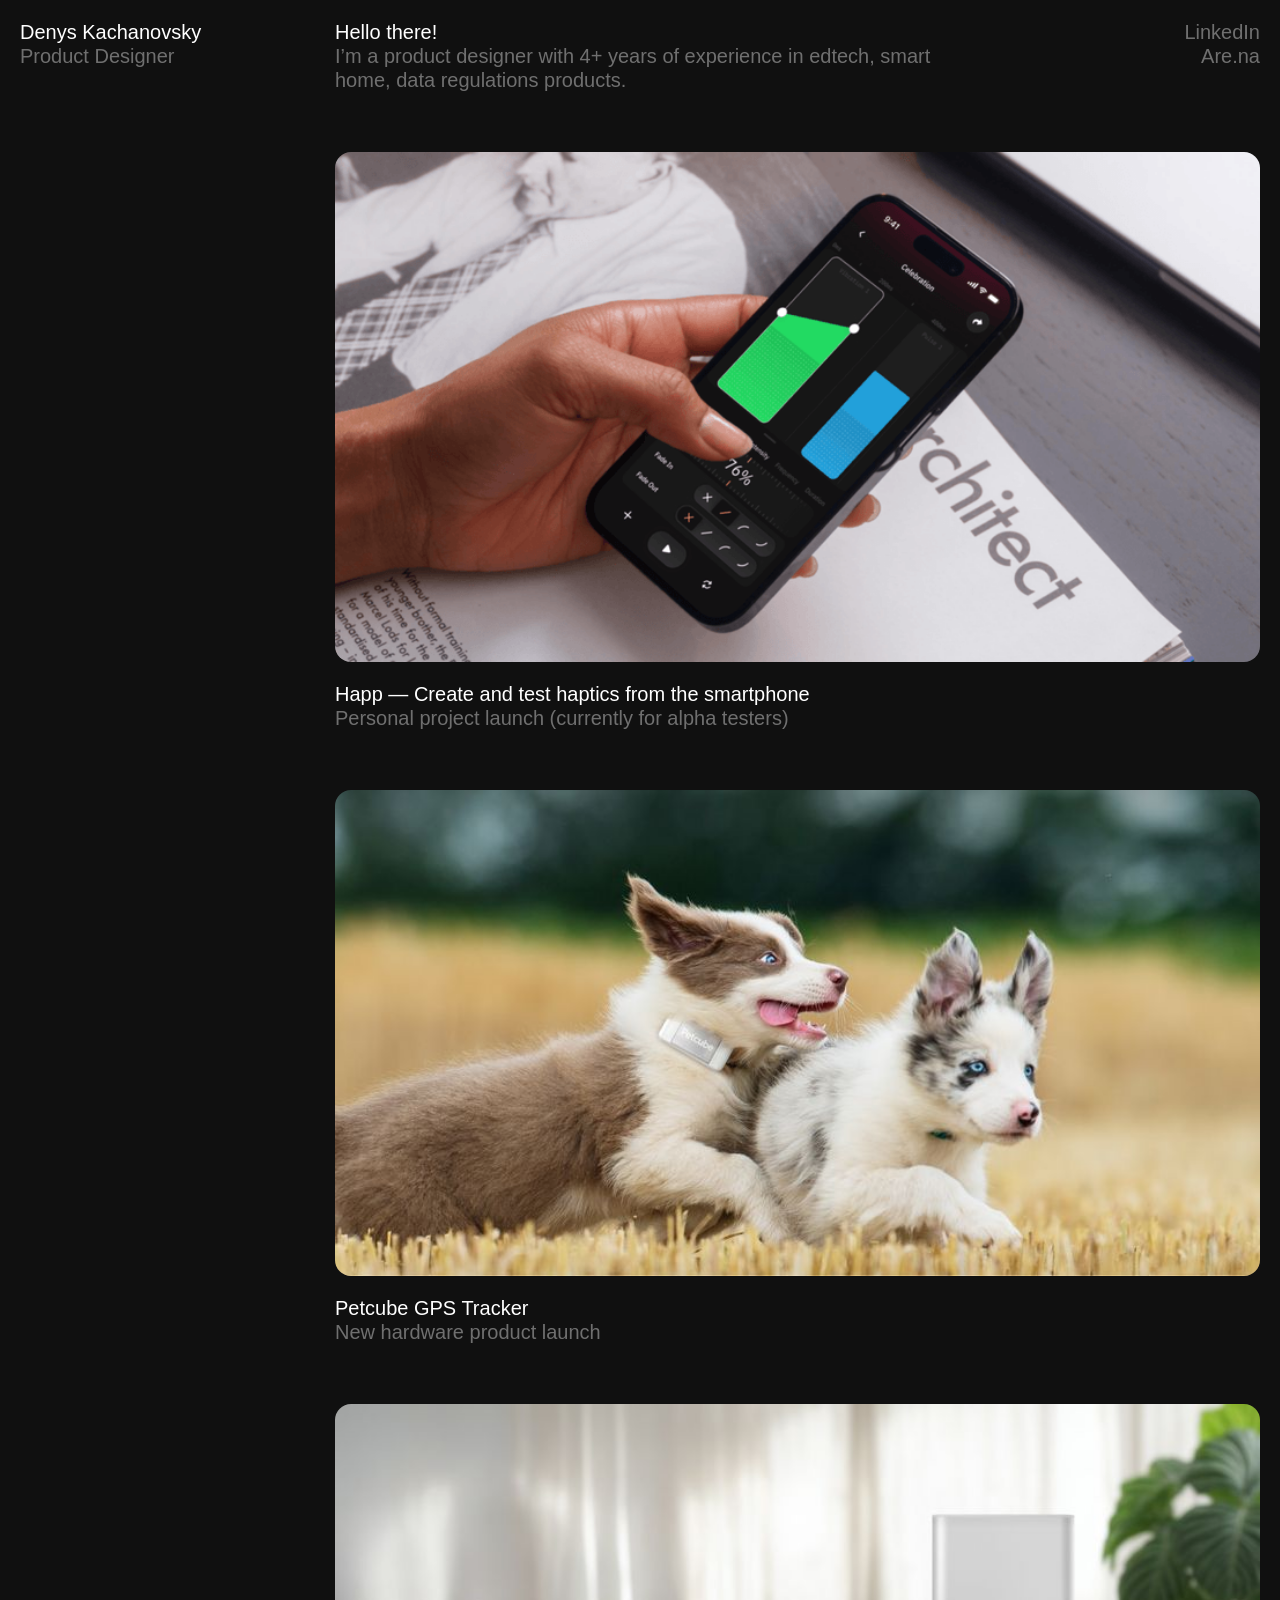
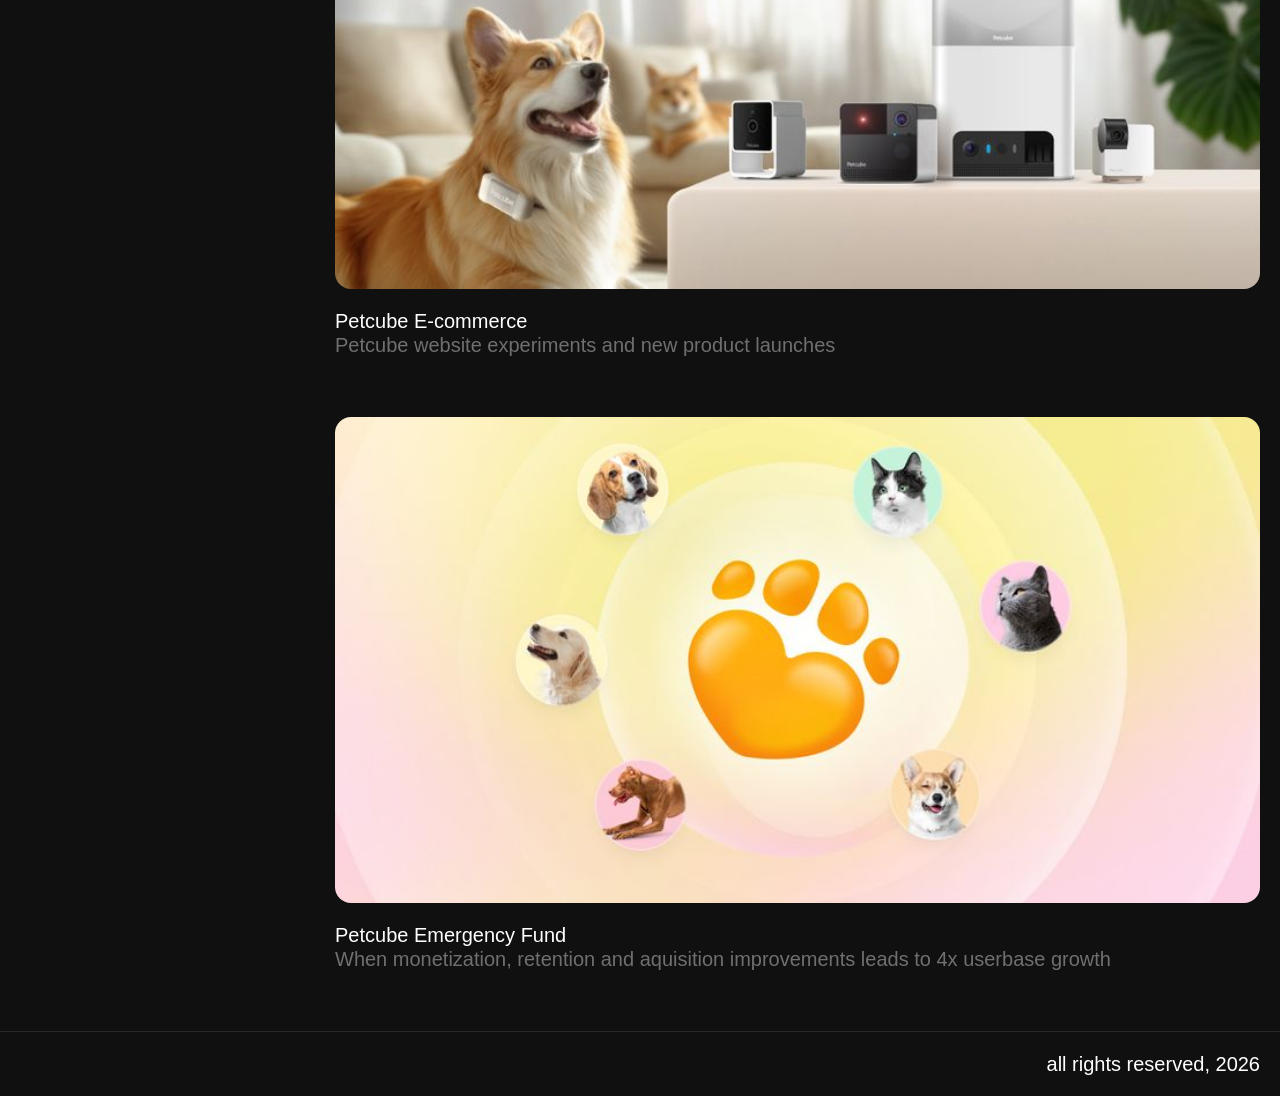
==== index.html @ de55c8cc "Add static version of the portfolio site Pixel-identical HTML/CSS rebuild of the Webflow site (home " ====
<!DOCTYPE html>
<html lang="en">
<head>
<meta charset="utf-8"/>
<title>Denys Kachanovsky — Product Designer</title>
<meta content="width=device-width, initial-scale=1" name="viewport"/>
<link href="/assets/css/style.css" rel="stylesheet" type="text/css"/>
<link href="/assets/css/custom.css" rel="stylesheet" type="text/css"/>
<script>!function(o,c){var n=c.documentElement,t=" w-mod-";n.className+=t+"js",("ontouchstart"in o||o.DocumentTouch&&c instanceof DocumentTouch)&&(n.className+=t+"touch")}(window,document);</script>
</head>
<body class="body"><section class="hero"><div class="con _2 w-container"><div class="w-row"><div class="w-col w-col-3"><div data-reveal class="fixed"><div class="h3-low">Denys Kachanovsky</div><div class="h3-low _50">Product Designer</div></div></div><div class="w-col w-col-9"><div data-reveal class="header"><div class="description"><div class="h3-low">Hello there!</div><div class="h3-low _50">I’m a product designer with 4+ years of experience in edtech, smart home, data regulations products. </div></div><div class="align-left"><a href="https://www.linkedin.com/in/denys-kachanovsky-7062111a8/" target="_blank" class="h3-low _50 link">LinkedIn</a><a href="https://www.are.na/denys-kachanovsky" target="_blank" class="h3-low _50 link">Are.na</a></div></div><a href="/happ/" class="project-item w-inline-block"><div class="project-image"><img src="/assets/img/6aea3dd0091b354e6d6f5229_Frame-1484578955.png" loading="eager" sizes="(max-width: 767px) 96vw, (max-width: 991px) 541px, 700px" srcset="/assets/img/6aea3dd0091b354e6d6f5229_Frame-1484578955-p-500.png 500w, /assets/img/6aea3dd0091b354e6d6f5229_Frame-1484578955-p-800.png 800w, /assets/img/6aea3dd0091b354e6d6f5229_Frame-1484578955-p-1080.png 1080w, /assets/img/6aea3dd0091b354e6d6f5229_Frame-1484578955-p-1600.png 1600w, /assets/img/6aea3dd0091b354e6d6f5229_Frame-1484578955-p-2000.png 2000w, /assets/img/6aea3dd0091b354e6d6f5229_Frame-1484578955-p-2600.png 2600w, /assets/img/6aea3dd0091b354e6d6f5229_Frame-1484578955-p-3200.png 3200w, /assets/img/6aea3dd0091b354e6d6f5229_Frame-1484578955.png 4180w" alt="" class="cover-img"/></div><div class="project-desc"><div class="h3-low">Happ — Create and test haptics from the smartphone</div><div class="h3-low _50">Personal project launch (currently for alpha testers)</div></div></a><a href="/gps-tracker/" class="project-item w-inline-block"><div class="project-image"><img src="/assets/img/6ab3da6a4441d7d72432dc8b_Frame-2610181.jpg" loading="eager" sizes="(max-width: 767px) 96vw, (max-width: 991px) 541px, 700px" srcset="/assets/img/6ab3da6a4441d7d72432dc8b_Frame-2610181-p-500.jpg 500w, /assets/img/6ab3da6a4441d7d72432dc8b_Frame-2610181-p-800.jpg 800w, /assets/img/6ab3da6a4441d7d72432dc8b_Frame-2610181-p-1080.jpg 1080w, /assets/img/6ab3da6a4441d7d72432dc8b_Frame-2610181-p-1600.jpg 1600w, /assets/img/6ab3da6a4441d7d72432dc8b_Frame-2610181.jpg 1827w" alt="" class="cover-img"/></div><div class="project-desc"><div class="h3-low">Petcube GPS Tracker</div><div class="h3-low _50">New hardware product launch</div></div></a><a href="/petcube-e-commerce/" class="project-item w-inline-block"><div class="project-image"><img src="/assets/img/668463e66c4793b861f85a48_Frame-26101699.jpg" loading="eager" sizes="(max-width: 767px) 96vw, (max-width: 991px) 541px, 700px" srcset="/assets/img/668463e66c4793b861f85a48_Frame-26101699-p-500.jpg 500w, /assets/img/668463e66c4793b861f85a48_Frame-26101699-p-800.jpg 800w, /assets/img/668463e66c4793b861f85a48_Frame-26101699-p-1080.jpg 1080w, /assets/img/668463e66c4793b861f85a48_Frame-26101699.jpg 1218w" alt="" class="cover-img"/></div><div class="project-desc"><div class="h3-low">Petcube E-commerce</div><div class="h3-low _50">Petcube website experiments and new product launches</div></div></a><a href="/emergency-fund/" class="project-item w-inline-block"><div class="project-image"><img src="/assets/img/6684633c2dfd6ce0ebe42579_Frame-2610161.jpg" loading="eager" sizes="(max-width: 767px) 96vw, (max-width: 991px) 541px, 700px" srcset="/assets/img/6684633c2dfd6ce0ebe42579_Frame-2610161-p-500.jpg 500w, /assets/img/6684633c2dfd6ce0ebe42579_Frame-2610161-p-800.jpg 800w, /assets/img/6684633c2dfd6ce0ebe42579_Frame-2610161-p-1080.jpg 1080w, /assets/img/6684633c2dfd6ce0ebe42579_Frame-2610161.jpg 1218w" alt="" class="cover-img"/></div><div class="project-desc"><div class="h3-low">Petcube Emergency Fund</div><div class="h3-low _50">When monetization, retention and aquisition improvements leads to 4x userbase growth</div></div></a></div></div></div></section><footer class="footer"><div class="copy"><div class="h3-low">all rights reserved, 2026</div></div></footer><script src="/assets/js/main.js" defer></script></body>
</html>
---- assets/css/style.css ----
/* Webflow export of d-kachanovsky.webflow.io, kept as-is.
   Only change: font URLs now point to ../fonts/ (local copies). */
html {
  -webkit-text-size-adjust: 100%;
  -ms-text-size-adjust: 100%;
  font-family: sans-serif;
}

body {
  margin: 0;
}

article, aside, details, figcaption, figure, footer, header, hgroup, main, menu, nav, section, summary {
  display: block;
}

audio, canvas, progress, video {
  vertical-align: baseline;
  display: inline-block;
}

audio:not([controls]) {
  height: 0;
  display: none;
}

[hidden], template {
  display: none;
}

a {
  background-color: #0000;
}

a:active, a:hover {
  outline: 0;
}

abbr[title] {
  border-bottom: 1px dotted;
}

b, strong {
  font-weight: bold;
}

dfn {
  font-style: italic;
}

h1 {
  margin: .67em 0;
  font-size: 2em;
}

mark {
  color: #000;
  background: #ff0;
}

small {
  font-size: 80%;
}

sub, sup {
  vertical-align: baseline;
  font-size: 75%;
  line-height: 0;
  position: relative;
}

sup {
  top: -.5em;
}

sub {
  bottom: -.25em;
}

img {
  border: 0;
}

svg:not(:root) {
  overflow: hidden;
}

hr {
  box-sizing: content-box;
  height: 0;
}

pre {
  overflow: auto;
}

code, kbd, pre, samp {
  font-family: monospace;
  font-size: 1em;
}

button, input, optgroup, select, textarea {
  color: inherit;
  font: inherit;
  margin: 0;
}

button {
  overflow: visible;
}

button, select {
  text-transform: none;
}

button, html input[type="button"], input[type="reset"] {
  -webkit-appearance: button;
  cursor: pointer;
}

button[disabled], html input[disabled] {
  cursor: default;
}

button::-moz-focus-inner, input::-moz-focus-inner {
  border: 0;
  padding: 0;
}

input {
  line-height: normal;
}

input[type="checkbox"], input[type="radio"] {
  box-sizing: border-box;
  padding: 0;
}

input[type="number"]::-webkit-inner-spin-button, input[type="number"]::-webkit-outer-spin-button {
  height: auto;
}

input[type="search"] {
  -webkit-appearance: none;
}

input[type="search"]::-webkit-search-cancel-button, input[type="search"]::-webkit-search-decoration {
  -webkit-appearance: none;
}

legend {
  border: 0;
  padding: 0;
}

textarea {
  overflow: auto;
}

optgroup {
  font-weight: bold;
}

table {
  border-collapse: collapse;
  border-spacing: 0;
}

td, th {
  padding: 0;
}

@font-face {
  font-family: webflow-icons;
  src: url("[data-uri]") format("truetype");
  font-weight: normal;
  font-style: normal;
}

[class^="w-icon-"], [class*=" w-icon-"] {
  speak: none;
  font-variant: normal;
  text-transform: none;
  -webkit-font-smoothing: antialiased;
  -moz-osx-font-smoothing: grayscale;
  font-style: normal;
  font-weight: normal;
  line-height: 1;
  font-family: webflow-icons !important;
}

.w-icon-slider-right:before {
  content: "";
}

.w-icon-slider-left:before {
  content: "";
}

.w-icon-nav-menu:before {
  content: "";
}

.w-icon-arrow-down:before, .w-icon-dropdown-toggle:before {
  content: "";
}

.w-icon-file-upload-remove:before {
  content: "";
}

.w-icon-file-upload-icon:before {
  content: "";
}

* {
  box-sizing: border-box;
}

html {
  height: 100%;
}

body {
  color: #333;
  background-color: #fff;
  min-height: 100%;
  margin: 0;
  font-family: Arial, sans-serif;
  font-size: 14px;
  line-height: 20px;
}

img {
  vertical-align: middle;
  max-width: 100%;
  display: inline-block;
}

html.w-mod-touch * {
  background-attachment: scroll !important;
}

.w-block {
  display: block;
}

.w-inline-block {
  max-width: 100%;
  display: inline-block;
}

.w-clearfix:before, .w-clearfix:after {
  content: " ";
  grid-area: 1 / 1 / 2 / 2;
  display: table;
}

.w-clearfix:after {
  clear: both;
}

.w-hidden {
  display: none;
}

.w-button {
  color: #fff;
  line-height: inherit;
  cursor: pointer;
  background-color: #3898ec;
  border: 0;
  border-radius: 0;
  padding: 9px 15px;
  text-decoration: none;
  display: inline-block;
}

input.w-button {
  -webkit-appearance: button;
}

:where(button.w-popover-trigger), :where(button.w-modal-trigger) {
  color: inherit;
  cursor: pointer;
  font: inherit;
  line-height: inherit;
  text-align: inherit;
  -webkit-text-decoration: inherit;
  text-decoration: inherit;
  background-color: #0000;
  border: 0;
  margin: 0;
  padding: 0;
}

:where(.w-popover) {
  position-anchor: auto;
  position-area: top;
}

:where(.w-popover[data-w-popover-backdrop-animated], .w-modal[data-w-popover-backdrop-animated])::backdrop {
  animation: var(--w-backdrop-animation, none);
}

:where(.w-popover, .w-modal) {
  --w-backdrop-animation: initial;
}

.w-popover-mask {
  opacity: 0 !important;
  clip-path: none !important;
  pointer-events: auto !important;
  border: 0 !important;
  width: auto !important;
  max-width: none !important;
  height: auto !important;
  max-height: none !important;
  margin: 0 !important;
  padding: 0 !important;
  position: fixed !important;
  inset: 0 !important;
  transform: none !important;
}

.w-popover-mask[popover] {
  translate: none !important;
  rotate: none !important;
  scale: none !important;
}

.w-popover-mask::backdrop {
  display: none !important;
}

.w-popover-mask:not(:popover-open) {
  display: none !important;
}

@supports not selector(:popover-open) {
  .w-popover-mask {
    display: none !important;
  }
}

.w-popover[popover]:not(:popover-open) {
  display: none;
}

.w-modal:not([open]):not([popover]) {
  display: none;
}

.w-modal[popover]:not(:popover-open) {
  display: none;
}

:where(.w-modal[data-w-modal-lock-scroll]) {
  overscroll-behavior: contain;
}

html[data-w-dynpage] [data-w-cloak] {
  color: #0000 !important;
}

.w-code-block {
  margin: unset;
}

pre.w-code-block code {
  all: inherit;
}

pre.w-code-block code > span {
  display: block !important;
}

.w-optimization {
  display: contents;
}

.w-webflow-badge, .w-webflow-badge > img {
  box-sizing: unset;
  width: unset;
  height: unset;
  max-height: unset;
  max-width: unset;
  min-height: unset;
  min-width: unset;
  margin: unset;
  padding: unset;
  float: unset;
  clear: unset;
  border: unset;
  border-radius: unset;
  background: unset;
  background-image: unset;
  background-position: unset;
  background-size: unset;
  background-repeat: unset;
  background-origin: unset;
  background-clip: unset;
  background-attachment: unset;
  background-color: unset;
  box-shadow: unset;
  transform: unset;
  direction: unset;
  font-family: unset;
  font-weight: unset;
  color: unset;
  font-size: unset;
  line-height: unset;
  font-style: unset;
  font-variant: unset;
  text-align: unset;
  letter-spacing: unset;
  -webkit-text-decoration: unset;
  text-decoration: unset;
  text-indent: unset;
  text-transform: unset;
  list-style-type: unset;
  text-shadow: unset;
  vertical-align: unset;
  cursor: unset;
  white-space: unset;
  word-break: unset;
  word-spacing: unset;
  word-wrap: unset;
  transition: unset;
}

.w-webflow-badge {
  white-space: nowrap;
  cursor: pointer;
  box-shadow: 0 0 0 1px #0000001a, 0 1px 3px #0000001a;
  visibility: visible !important;
  opacity: 1 !important;
  z-index: 2147483647 !important;
  color: #aaadb0 !important;
  width: auto !important;
  height: auto !important;
  overflow: unset !important;
  background-color: #fff !important;
  border-radius: 3px !important;
  margin: 0 !important;
  padding: 6px !important;
  font-size: 12px !important;
  line-height: 14px !important;
  text-decoration: none !important;
  display: inline-block !important;
  position: fixed !important;
  inset: auto 12px 12px auto !important;
  transform: none !important;
}

.w-webflow-badge > img {
  position: unset;
  visibility: unset !important;
  opacity: 1 !important;
  vertical-align: middle !important;
  display: inline-block !important;
}

h1, h2, h3, h4, h5, h6 {
  margin-bottom: 10px;
  font-weight: bold;
}

h1 {
  margin-top: 20px;
  font-size: 38px;
  line-height: 44px;
}

h2 {
  margin-top: 20px;
  font-size: 32px;
  line-height: 36px;
}

h3 {
  margin-top: 20px;
  font-size: 24px;
  line-height: 30px;
}

h4 {
  margin-top: 10px;
  font-size: 18px;
  line-height: 24px;
}

h5 {
  margin-top: 10px;
  font-size: 14px;
  line-height: 20px;
}

h6 {
  margin-top: 10px;
  font-size: 12px;
  line-height: 18px;
}

p {
  margin-top: 0;
  margin-bottom: 10px;
}

blockquote {
  border-left: 5px solid #e2e2e2;
  margin: 0 0 10px;
  padding: 10px 20px;
  font-size: 18px;
  line-height: 22px;
}

figure {
  margin: 0 0 10px;
}

figcaption {
  text-align: center;
  margin-top: 5px;
}

ul, ol {
  margin-top: 0;
  margin-bottom: 10px;
  padding-left: 40px;
}

.w-list-unstyled {
  padding-left: 0;
  list-style: none;
}

.w-embed:before, .w-embed:after {
  content: " ";
  grid-area: 1 / 1 / 2 / 2;
  display: table;
}

.w-embed:after {
  clear: both;
}

.w-video {
  width: 100%;
  padding: 0;
  position: relative;
}

.w-video iframe, .w-video object, .w-video embed {
  border: none;
  width: 100%;
  height: 100%;
  position: absolute;
  top: 0;
  left: 0;
}

fieldset {
  border: 0;
  margin: 0;
  padding: 0;
}

button, [type="button"], [type="reset"] {
  cursor: pointer;
  -webkit-appearance: button;
  border: 0;
}

.w-form {
  margin: 0 0 15px;
}

.w-form-done {
  text-align: center;
  background-color: #ddd;
  padding: 20px;
  display: none;
}

.w-form-fail {
  background-color: #ffdede;
  margin-top: 10px;
  padding: 10px;
  display: none;
}

label {
  margin-bottom: 5px;
  font-weight: bold;
  display: block;
}

.w-input, .w-select {
  color: #333;
  vertical-align: middle;
  background-color: #fff;
  border: 1px solid #ccc;
  width: 100%;
  height: 38px;
  margin-bottom: 10px;
  padding: 8px 12px;
  font-size: 14px;
  line-height: 1.42857;
  display: block;
}

.w-input::placeholder, .w-select::placeholder {
  color: #999;
}

.w-input:focus, .w-select:focus {
  border-color: #3898ec;
  outline: 0;
}

.w-input[disabled], .w-select[disabled], .w-input[readonly], .w-select[readonly], fieldset[disabled] .w-input, fieldset[disabled] .w-select {
  cursor: not-allowed;
}

.w-input[disabled]:not(.w-input-disabled), .w-select[disabled]:not(.w-input-disabled), .w-input[readonly], .w-select[readonly], fieldset[disabled]:not(.w-input-disabled) .w-input, fieldset[disabled]:not(.w-input-disabled) .w-select {
  background-color: #eee;
}

textarea.w-input, textarea.w-select {
  height: auto;
}

.w-select {
  background-color: #f3f3f3;
}

.w-select[multiple] {
  height: auto;
}

.w-form-label {
  cursor: pointer;
  margin-bottom: 0;
  font-weight: normal;
  display: inline-block;
}

.w-radio {
  margin-bottom: 5px;
  padding-left: 20px;
  display: block;
}

.w-radio:before, .w-radio:after {
  content: " ";
  grid-area: 1 / 1 / 2 / 2;
  display: table;
}

.w-radio:after {
  clear: both;
}

.w-radio-input {
  float: left;
  margin: 3px 0 0 -20px;
  line-height: normal;
}

.w-file-upload {
  margin-bottom: 10px;
  display: block;
}

.w-file-upload-input {
  opacity: 0;
  z-index: -100;
  width: .1px;
  height: .1px;
  position: absolute;
  overflow: hidden;
}

.w-file-upload-default, .w-file-upload-uploading, .w-file-upload-success {
  color: #333;
  display: inline-block;
}

.w-file-upload-error {
  margin-top: 10px;
  display: block;
}

.w-file-upload-default.w-hidden, .w-file-upload-uploading.w-hidden, .w-file-upload-error.w-hidden, .w-file-upload-success.w-hidden {
  display: none;
}

.w-file-upload-uploading-btn {
  cursor: pointer;
  background-color: #fafafa;
  border: 1px solid #ccc;
  margin: 0;
  padding: 8px 12px;
  font-size: 14px;
  font-weight: normal;
  display: flex;
}

.w-file-upload-file {
  background-color: #fafafa;
  border: 1px solid #ccc;
  flex-grow: 1;
  justify-content: space-between;
  margin: 0;
  padding: 8px 9px 8px 11px;
  display: flex;
}

.w-file-upload-file-name {
  font-size: 14px;
  font-weight: normal;
  display: block;
}

.w-file-remove-link {
  cursor: pointer;
  width: auto;
  height: auto;
  margin-top: 3px;
  margin-left: 10px;
  padding: 3px;
  display: block;
}

.w-icon-file-upload-remove {
  margin: auto;
  font-size: 10px;
}

.w-file-upload-error-msg {
  color: #ea384c;
  padding: 2px 0;
  display: inline-block;
}

.w-file-upload-info {
  padding: 0 12px;
  line-height: 38px;
  display: inline-block;
}

.w-file-upload-label {
  cursor: pointer;
  background-color: #fafafa;
  border: 1px solid #ccc;
  margin: 0;
  padding: 8px 12px;
  font-size: 14px;
  font-weight: normal;
  display: inline-block;
}

.w-icon-file-upload-icon, .w-icon-file-upload-uploading {
  width: 20px;
  margin-right: 8px;
  display: inline-block;
}

.w-icon-file-upload-uploading {
  height: 20px;
}

.w-container {
  max-width: 940px;
  margin-left: auto;
  margin-right: auto;
}

.w-container:before, .w-container:after {
  content: " ";
  grid-area: 1 / 1 / 2 / 2;
  display: table;
}

.w-container:after {
  clear: both;
}

.w-container .w-row {
  margin-left: -10px;
  margin-right: -10px;
}

.w-row:before, .w-row:after {
  content: " ";
  grid-area: 1 / 1 / 2 / 2;
  display: table;
}

.w-row:after {
  clear: both;
}

.w-row .w-row {
  margin-left: 0;
  margin-right: 0;
}

.w-col {
  float: left;
  width: 100%;
  min-height: 1px;
  padding-left: 10px;
  padding-right: 10px;
  position: relative;
}

.w-col .w-col {
  padding-left: 0;
  padding-right: 0;
}

.w-col-1 {
  width: 8.33333%;
}

.w-col-2 {
  width: 16.6667%;
}

.w-col-3 {
  width: 25%;
}

.w-col-4 {
  width: 33.3333%;
}

.w-col-5 {
  width: 41.6667%;
}

.w-col-6 {
  width: 50%;
}

.w-col-7 {
  width: 58.3333%;
}

.w-col-8 {
  width: 66.6667%;
}

.w-col-9 {
  width: 75%;
}

.w-col-10 {
  width: 83.3333%;
}

.w-col-11 {
  width: 91.6667%;
}

.w-col-12 {
  width: 100%;
}

.w-hidden-main {
  display: none !important;
}

@media screen and (max-width: 991px) {
  .w-container {
    max-width: 728px;
  }

  .w-hidden-main {
    display: inherit !important;
  }

  .w-hidden-medium {
    display: none !important;
  }

  .w-col-medium-1 {
    width: 8.33333%;
  }

  .w-col-medium-2 {
    width: 16.6667%;
  }

  .w-col-medium-3 {
    width: 25%;
  }

  .w-col-medium-4 {
    width: 33.3333%;
  }

  .w-col-medium-5 {
    width: 41.6667%;
  }

  .w-col-medium-6 {
    width: 50%;
  }

  .w-col-medium-7 {
    width: 58.3333%;
  }

  .w-col-medium-8 {
    width: 66.6667%;
  }

  .w-col-medium-9 {
    width: 75%;
  }

  .w-col-medium-10 {
    width: 83.3333%;
  }

  .w-col-medium-11 {
    width: 91.6667%;
  }

  .w-col-medium-12 {
    width: 100%;
  }

  .w-col-stack {
    width: 100%;
    left: auto;
    right: auto;
  }
}

@media screen and (max-width: 767px) {
  .w-hidden-main, .w-hidden-medium {
    display: inherit !important;
  }

  .w-hidden-small {
    display: none !important;
  }

  .w-row, .w-container .w-row {
    margin-left: 0;
    margin-right: 0;
  }

  .w-col {
    width: 100%;
    left: auto;
    right: auto;
  }

  .w-col-small-1 {
    width: 8.33333%;
  }

  .w-col-small-2 {
    width: 16.6667%;
  }

  .w-col-small-3 {
    width: 25%;
  }

  .w-col-small-4 {
    width: 33.3333%;
  }

  .w-col-small-5 {
    width: 41.6667%;
  }

  .w-col-small-6 {
    width: 50%;
  }

  .w-col-small-7 {
    width: 58.3333%;
  }

  .w-col-small-8 {
    width: 66.6667%;
  }

  .w-col-small-9 {
    width: 75%;
  }

  .w-col-small-10 {
    width: 83.3333%;
  }

  .w-col-small-11 {
    width: 91.6667%;
  }

  .w-col-small-12 {
    width: 100%;
  }
}

@media screen and (max-width: 479px) {
  .w-container {
    max-width: none;
  }

  .w-hidden-main, .w-hidden-medium, .w-hidden-small {
    display: inherit !important;
  }

  .w-hidden-tiny {
    display: none !important;
  }

  .w-col {
    width: 100%;
  }

  .w-col-tiny-1 {
    width: 8.33333%;
  }

  .w-col-tiny-2 {
    width: 16.6667%;
  }

  .w-col-tiny-3 {
    width: 25%;
  }

  .w-col-tiny-4 {
    width: 33.3333%;
  }

  .w-col-tiny-5 {
    width: 41.6667%;
  }

  .w-col-tiny-6 {
    width: 50%;
  }

  .w-col-tiny-7 {
    width: 58.3333%;
  }

  .w-col-tiny-8 {
    width: 66.6667%;
  }

  .w-col-tiny-9 {
    width: 75%;
  }

  .w-col-tiny-10 {
    width: 83.3333%;
  }

  .w-col-tiny-11 {
    width: 91.6667%;
  }

  .w-col-tiny-12 {
    width: 100%;
  }
}

.w-widget {
  position: relative;
}

.w-widget-map {
  width: 100%;
  height: 400px;
}

.w-widget-map label {
  width: auto;
  display: inline;
}

.w-widget-map img {
  max-width: inherit;
}

.w-widget-map .gm-style-iw {
  text-align: center;
}

.w-widget-map .gm-style-iw > button {
  display: none !important;
}

.w-widget-twitter {
  overflow: hidden;
}

.w-widget-twitter-count-shim {
  vertical-align: top;
  text-align: center;
  background: #fff;
  border: 1px solid #758696;
  border-radius: 3px;
  width: 28px;
  height: 20px;
  display: inline-block;
  position: relative;
}

.w-widget-twitter-count-shim * {
  pointer-events: none;
  -webkit-user-select: none;
  user-select: none;
}

.w-widget-twitter-count-shim .w-widget-twitter-count-inner {
  text-align: center;
  color: #999;
  font-family: serif;
  font-size: 15px;
  line-height: 12px;
  position: relative;
}

.w-widget-twitter-count-shim .w-widget-twitter-count-clear {
  display: block;
  position: relative;
}

.w-widget-twitter-count-shim.w--large {
  width: 36px;
  height: 28px;
}

.w-widget-twitter-count-shim.w--large .w-widget-twitter-count-inner {
  font-size: 18px;
  line-height: 18px;
}

.w-widget-twitter-count-shim:not(.w--vertical) {
  margin-left: 5px;
  margin-right: 8px;
}

.w-widget-twitter-count-shim:not(.w--vertical).w--large {
  margin-left: 6px;
}

.w-widget-twitter-count-shim:not(.w--vertical):before, .w-widget-twitter-count-shim:not(.w--vertical):after {
  content: " ";
  pointer-events: none;
  border: solid #0000;
  width: 0;
  height: 0;
  position: absolute;
  top: 50%;
  left: 0;
}

.w-widget-twitter-count-shim:not(.w--vertical):before {
  border-width: 4px;
  border-color: #75869600 #5d6c7b #75869600 #75869600;
  margin-top: -4px;
  margin-left: -9px;
}

.w-widget-twitter-count-shim:not(.w--vertical).w--large:before {
  border-width: 5px;
  margin-top: -5px;
  margin-left: -10px;
}

.w-widget-twitter-count-shim:not(.w--vertical):after {
  border-width: 4px;
  border-color: #fff0 #fff #fff0 #fff0;
  margin-top: -4px;
  margin-left: -8px;
}

.w-widget-twitter-count-shim:not(.w--vertical).w--large:after {
  border-width: 5px;
  margin-top: -5px;
  margin-left: -9px;
}

.w-widget-twitter-count-shim.w--vertical {
  width: 61px;
  height: 33px;
  margin-bottom: 8px;
}

.w-widget-twitter-count-shim.w--vertical:before, .w-widget-twitter-count-shim.w--vertical:after {
  content: " ";
  pointer-events: none;
  border: solid #0000;
  width: 0;
  height: 0;
  position: absolute;
  top: 100%;
  left: 50%;
}

.w-widget-twitter-count-shim.w--vertical:before {
  border-width: 5px;
  border-color: #5d6c7b #75869600 #75869600;
  margin-left: -5px;
}

.w-widget-twitter-count-shim.w--vertical:after {
  border-width: 4px;
  border-color: #fff #fff0 #fff0;
  margin-left: -4px;
}

.w-widget-twitter-count-shim.w--vertical .w-widget-twitter-count-inner {
  font-size: 18px;
  line-height: 22px;
}

.w-widget-twitter-count-shim.w--vertical.w--large {
  width: 76px;
}

.w-background-video {
  color: #fff;
  height: 500px;
  position: relative;
  overflow: hidden;
}

.w-background-video > video {
  object-fit: cover;
  z-index: -100;
  background-position: 50%;
  background-size: cover;
  width: 100%;
  height: 100%;
  margin: auto;
  position: absolute;
  inset: -100%;
}

.w-background-video > video::-webkit-media-controls-start-playback-button {
  -webkit-appearance: none;
  display: none !important;
}

.w-background-video--control {
  background-color: #0000;
  padding: 0;
  position: absolute;
  bottom: 1em;
  right: 1em;
}

.w-background-video--control > [hidden] {
  display: none !important;
}

.w-slider {
  text-align: center;
  clear: both;
  -webkit-tap-highlight-color: #0000;
  tap-highlight-color: #0000;
  background: #ddd;
  height: 300px;
  position: relative;
}

.w-slider-mask {
  z-index: 1;
  white-space: nowrap;
  height: 100%;
  display: block;
  position: relative;
  left: 0;
  right: 0;
  overflow: hidden;
}

.w-slide {
  vertical-align: top;
  white-space: normal;
  text-align: left;
  width: 100%;
  height: 100%;
  display: inline-block;
  position: relative;
}

.w-slider-nav {
  z-index: 2;
  text-align: center;
  -webkit-tap-highlight-color: #0000;
  tap-highlight-color: #0000;
  height: 40px;
  margin: auto;
  padding-top: 10px;
  position: absolute;
  inset: auto 0 0;
}

.w-slider-nav.w-round > div {
  border-radius: 100%;
}

.w-slider-nav.w-num > div {
  width: auto;
  height: auto;
  font-size: inherit;
  line-height: inherit;
  padding: .2em .5em;
}

.w-slider-nav.w-shadow > div {
  box-shadow: 0 0 3px #3336;
}

.w-slider-nav-invert {
  color: #fff;
}

.w-slider-nav-invert > div {
  background-color: #2226;
}

.w-slider-nav-invert > div.w-active {
  background-color: #222;
}

.w-slider-dot {
  cursor: pointer;
  background-color: #fff6;
  width: 1em;
  height: 1em;
  margin: 0 3px .5em;
  transition: background-color .1s, color .1s;
  display: inline-block;
  position: relative;
}

.w-slider-dot.w-active {
  background-color: #fff;
}

.w-slider-dot:focus {
  outline: none;
  box-shadow: 0 0 0 2px #fff;
}

.w-slider-dot:focus.w-active {
  box-shadow: none;
}

.w-slider-arrow-left, .w-slider-arrow-right {
  cursor: pointer;
  color: #fff;
  -webkit-tap-highlight-color: #0000;
  tap-highlight-color: #0000;
  -webkit-user-select: none;
  user-select: none;
  width: 80px;
  margin: auto;
  font-size: 40px;
  position: absolute;
  inset: 0;
  overflow: hidden;
}

.w-slider-arrow-left [class^="w-icon-"], .w-slider-arrow-right [class^="w-icon-"], .w-slider-arrow-left [class*=" w-icon-"], .w-slider-arrow-right [class*=" w-icon-"] {
  position: absolute;
}

.w-slider-arrow-left:focus, .w-slider-arrow-right:focus {
  outline: 0;
}

.w-slider-arrow-left {
  z-index: 3;
  right: auto;
}

.w-slider-arrow-right {
  z-index: 4;
  left: auto;
}

.w-icon-slider-left, .w-icon-slider-right {
  width: 1em;
  height: 1em;
  margin: auto;
  inset: 0;
}

.w-slider-aria-label {
  clip: rect(0 0 0 0);
  border: 0;
  width: 1px;
  height: 1px;
  margin: -1px;
  padding: 0;
  position: absolute;
  overflow: hidden;
}

.w-slider-force-show {
  display: block !important;
}

.w-dropdown {
  text-align: left;
  z-index: 900;
  margin-left: auto;
  margin-right: auto;
  display: inline-block;
  position: relative;
}

.w-dropdown-btn, .w-dropdown-toggle, .w-dropdown-link {
  vertical-align: top;
  color: #222;
  text-align: left;
  white-space: nowrap;
  margin-left: auto;
  margin-right: auto;
  padding: 20px;
  text-decoration: none;
  position: relative;
}

.w-dropdown-toggle {
  -webkit-user-select: none;
  user-select: none;
  cursor: pointer;
  padding-right: 40px;
  display: inline-block;
}

.w-dropdown-toggle:focus {
  outline: 0;
}

.w-icon-dropdown-toggle {
  width: 1em;
  height: 1em;
  margin: auto 20px auto auto;
  position: absolute;
  top: 0;
  bottom: 0;
  right: 0;
}

.w-dropdown-list {
  background: #ddd;
  min-width: 100%;
  display: none;
  position: absolute;
}

.w-dropdown-list.w--open {
  display: block;
}

.w-dropdown-link {
  color: #222;
  padding: 10px 20px;
  display: block;
}

.w-dropdown-link.w--current {
  color: #0082f3;
}

.w-dropdown-link:focus {
  outline: 0;
}

.w-lightbox-backdrop {
  cursor: auto;
  letter-spacing: normal;
  text-indent: 0;
  text-shadow: none;
  text-transform: none;
  visibility: visible;
  white-space: normal;
  word-break: normal;
  word-spacing: normal;
  word-wrap: normal;
  color: #fff;
  text-align: center;
  z-index: 2000;
  opacity: 0;
  -webkit-user-select: none;
  -moz-user-select: none;
  -webkit-tap-highlight-color: transparent;
  background: #000000e6;
  outline: 0;
  font-family: Helvetica Neue, Helvetica, Ubuntu, Segoe UI, Verdana, sans-serif;
  font-size: 17px;
  font-style: normal;
  font-weight: 300;
  line-height: 1.2;
  list-style: disc;
  position: fixed;
  inset: 0;
  -webkit-transform: translate(0);
}

.w-lightbox-backdrop, .w-lightbox-container {
  -webkit-overflow-scrolling: touch;
  height: 100%;
  overflow: auto;
}

.w-lightbox-content {
  height: 100vh;
  position: relative;
  overflow: hidden;
}

.w-lightbox-view {
  opacity: 0;
  width: 100vw;
  height: 100vh;
  position: absolute;
}

.w-lightbox-view:before {
  content: "";
  height: 100vh;
}

.w-lightbox-group, .w-lightbox-group .w-lightbox-view, .w-lightbox-group .w-lightbox-view:before {
  height: 86vh;
}

.w-lightbox-frame, .w-lightbox-view:before {
  vertical-align: middle;
  display: inline-block;
}

.w-lightbox-figure {
  margin: 0;
  position: relative;
}

.w-lightbox-group .w-lightbox-figure {
  cursor: pointer;
}

.w-lightbox-img {
  width: auto;
  max-width: none;
  height: auto;
}

.w-lightbox-image {
  float: none;
  max-width: 100vw;
  max-height: 100vh;
  display: block;
}

.w-lightbox-group .w-lightbox-image {
  max-height: 86vh;
}

.w-lightbox-caption {
  text-align: left;
  text-overflow: ellipsis;
  white-space: nowrap;
  background: #0006;
  padding: .5em 1em;
  position: absolute;
  bottom: 0;
  left: 0;
  right: 0;
  overflow: hidden;
}

.w-lightbox-embed {
  width: 100%;
  height: 100%;
  position: absolute;
  inset: 0;
}

.w-lightbox-control {
  cursor: pointer;
  background-position: center;
  background-repeat: no-repeat;
  background-size: 24px;
  width: 4em;
  transition: all .3s;
  position: absolute;
  top: 0;
}

.w-lightbox-left {
  background-image: url("[data-uri]");
  display: none;
  bottom: 0;
  left: 0;
}

.w-lightbox-right {
  background-image: url("[data-uri]");
  display: none;
  bottom: 0;
  right: 0;
}

.w-lightbox-close {
  background-image: url("[data-uri]");
  background-size: 18px;
  height: 2.6em;
  right: 0;
}

.w-lightbox-strip {
  white-space: nowrap;
  padding: 0 1vh;
  line-height: 0;
  position: absolute;
  bottom: 0;
  left: 0;
  right: 0;
  overflow: auto hidden;
}

.w-lightbox-item {
  box-sizing: content-box;
  cursor: pointer;
  width: 10vh;
  padding: 2vh 1vh;
  display: inline-block;
  -webkit-transform: translate3d(0, 0, 0);
}

.w-lightbox-active {
  opacity: .3;
}

.w-lightbox-thumbnail {
  background: #222;
  height: 10vh;
  position: relative;
  overflow: hidden;
}

.w-lightbox-thumbnail-image {
  position: absolute;
  top: 0;
  left: 0;
}

.w-lightbox-thumbnail .w-lightbox-tall {
  width: 100%;
  top: 50%;
  transform: translate(0, -50%);
}

.w-lightbox-thumbnail .w-lightbox-wide {
  height: 100%;
  left: 50%;
  transform: translate(-50%);
}

.w-lightbox-spinner {
  box-sizing: border-box;
  border: 5px solid #0006;
  border-radius: 50%;
  width: 40px;
  height: 40px;
  margin-top: -20px;
  margin-left: -20px;
  animation: .8s linear infinite spin;
  position: absolute;
  top: 50%;
  left: 50%;
}

.w-lightbox-spinner:after {
  content: "";
  border: 3px solid #0000;
  border-bottom-color: #fff;
  border-radius: 50%;
  position: absolute;
  inset: -4px;
}

.w-lightbox-hide {
  display: none;
}

.w-lightbox-noscroll {
  overflow: hidden;
}

@media (min-width: 768px) {
  .w-lightbox-content {
    height: 96vh;
    margin-top: 2vh;
  }

  .w-lightbox-view, .w-lightbox-view:before {
    height: 96vh;
  }

  .w-lightbox-group, .w-lightbox-group .w-lightbox-view, .w-lightbox-group .w-lightbox-view:before {
    height: 84vh;
  }

  .w-lightbox-image {
    max-width: 96vw;
    max-height: 96vh;
  }

  .w-lightbox-group .w-lightbox-image {
    max-width: 82.3vw;
    max-height: 84vh;
  }

  .w-lightbox-left, .w-lightbox-right {
    opacity: .5;
    display: block;
  }

  .w-lightbox-close {
    opacity: .8;
  }

  .w-lightbox-control:hover {
    opacity: 1;
  }
}

.w-lightbox-inactive, .w-lightbox-inactive:hover {
  opacity: 0;
}

.w-richtext:before, .w-richtext:after {
  content: " ";
  grid-area: 1 / 1 / 2 / 2;
  display: table;
}

.w-richtext:after {
  clear: both;
}

.w-richtext[contenteditable="true"]:before, .w-richtext[contenteditable="true"]:after {
  white-space: initial;
}

.w-richtext ol, .w-richtext ul {
  overflow: hidden;
}

.w-richtext .w-richtext-figure-selected.w-richtext-figure-type-video div:after, .w-richtext .w-richtext-figure-selected[data-rt-type="video"] div:after, .w-richtext .w-richtext-figure-selected.w-richtext-figure-type-image div, .w-richtext .w-richtext-figure-selected[data-rt-type="image"] div {
  outline: 2px solid #2895f7;
}

.w-richtext figure.w-richtext-figure-type-video > div:after, .w-richtext figure[data-rt-type="video"] > div:after {
  content: "";
  display: none;
  position: absolute;
  inset: 0;
}

.w-richtext figure {
  max-width: 60%;
  position: relative;
}

.w-richtext figure > div:before {
  cursor: default !important;
}

.w-richtext figure img {
  width: 100%;
}

.w-richtext figure figcaption.w-richtext-figcaption-placeholder {
  opacity: .6;
}

.w-richtext figure div {
  color: #0000;
  font-size: 0;
}

.w-richtext figure.w-richtext-figure-type-image, .w-richtext figure[data-rt-type="image"] {
  display: table;
}

.w-richtext figure.w-richtext-figure-type-image > div, .w-richtext figure[data-rt-type="image"] > div {
  display: inline-block;
}

.w-richtext figure.w-richtext-figure-type-image > figcaption, .w-richtext figure[data-rt-type="image"] > figcaption {
  caption-side: bottom;
  display: table-caption;
}

.w-richtext figure.w-richtext-figure-type-video, .w-richtext figure[data-rt-type="video"] {
  width: 60%;
  height: 0;
}

.w-richtext figure.w-richtext-figure-type-video iframe, .w-richtext figure[data-rt-type="video"] iframe {
  width: 100%;
  height: 100%;
  position: absolute;
  top: 0;
  left: 0;
}

.w-richtext figure.w-richtext-figure-type-video > div, .w-richtext figure[data-rt-type="video"] > div {
  width: 100%;
}

.w-richtext figure.w-richtext-align-center {
  clear: both;
  margin-left: auto;
  margin-right: auto;
}

.w-richtext figure.w-richtext-align-center.w-richtext-figure-type-image > div, .w-richtext figure.w-richtext-align-center[data-rt-type="image"] > div {
  max-width: 100%;
}

.w-richtext figure.w-richtext-align-normal {
  clear: both;
}

.w-richtext figure.w-richtext-align-fullwidth {
  text-align: center;
  clear: both;
  width: 100%;
  max-width: 100%;
  margin-left: auto;
  margin-right: auto;
  display: block;
}

.w-richtext figure.w-richtext-align-fullwidth > div {
  padding-bottom: inherit;
  display: inline-block;
}

.w-richtext figure.w-richtext-align-fullwidth > figcaption {
  display: block;
}

.w-richtext figure.w-richtext-align-floatleft {
  float: left;
  clear: none;
  margin-right: 15px;
}

.w-richtext figure.w-richtext-align-floatright {
  float: right;
  clear: none;
  margin-left: 15px;
}

.w-nav {
  z-index: 1000;
  background: #ddd;
  position: relative;
}

.w-nav:before, .w-nav:after {
  content: " ";
  grid-area: 1 / 1 / 2 / 2;
  display: table;
}

.w-nav:after {
  clear: both;
}

.w-nav-brand {
  float: left;
  color: #333;
  text-decoration: none;
  position: relative;
}

.w-nav-link {
  vertical-align: top;
  color: #222;
  text-align: left;
  margin-left: auto;
  margin-right: auto;
  padding: 20px;
  text-decoration: none;
  display: inline-block;
  position: relative;
}

.w-nav-link.w--current {
  color: #0082f3;
}

.w-nav-menu {
  float: right;
  position: relative;
}

[data-nav-menu-open] {
  text-align: center;
  background: #c8c8c8;
  min-width: 200px;
  position: absolute;
  top: 100%;
  left: 0;
  right: 0;
  overflow: visible;
  display: block !important;
}

.w--nav-link-open {
  display: block;
  position: relative;
}

.w-nav-overlay {
  width: 100%;
  display: none;
  position: absolute;
  top: 100%;
  left: 0;
  right: 0;
  overflow: hidden;
}

.w-nav-overlay [data-nav-menu-open] {
  top: 0;
}

.w-nav[data-animation="over-left"] .w-nav-overlay {
  width: auto;
}

.w-nav[data-animation="over-left"] .w-nav-overlay, .w-nav[data-animation="over-left"] [data-nav-menu-open] {
  z-index: 1;
  top: 0;
  right: auto;
}

.w-nav[data-animation="over-right"] .w-nav-overlay {
  width: auto;
}

.w-nav[data-animation="over-right"] .w-nav-overlay, .w-nav[data-animation="over-right"] [data-nav-menu-open] {
  z-index: 1;
  top: 0;
  left: auto;
}

.w-nav-button {
  float: right;
  cursor: pointer;
  -webkit-tap-highlight-color: #0000;
  tap-highlight-color: #0000;
  -webkit-user-select: none;
  user-select: none;
  padding: 18px;
  font-size: 24px;
  display: none;
  position: relative;
}

.w-nav-button:focus {
  outline: 0;
}

.w-nav-button.w--open {
  color: #fff;
  background-color: #c8c8c8;
}

.w-nav[data-collapse="all"] .w-nav-menu {
  display: none;
}

.w-nav[data-collapse="all"] .w-nav-button, .w--nav-dropdown-open, .w--nav-dropdown-toggle-open {
  display: block;
}

.w--nav-dropdown-list-open {
  position: static;
}

@media screen and (max-width: 991px) {
  .w-nav[data-collapse="medium"] .w-nav-menu {
    display: none;
  }

  .w-nav[data-collapse="medium"] .w-nav-button {
    display: block;
  }
}

@media screen and (max-width: 767px) {
  .w-nav[data-collapse="small"] .w-nav-menu {
    display: none;
  }

  .w-nav[data-collapse="small"] .w-nav-button {
    display: block;
  }

  .w-nav-brand {
    padding-left: 10px;
  }
}

@media screen and (max-width: 479px) {
  .w-nav[data-collapse="tiny"] .w-nav-menu {
    display: none;
  }

  .w-nav[data-collapse="tiny"] .w-nav-button {
    display: block;
  }
}

.w-tabs {
  position: relative;
}

.w-tabs:before, .w-tabs:after {
  content: " ";
  grid-area: 1 / 1 / 2 / 2;
  display: table;
}

.w-tabs:after {
  clear: both;
}

.w-tab-menu {
  position: relative;
}

.w-tab-link {
  vertical-align: top;
  text-align: left;
  cursor: pointer;
  color: #222;
  background-color: #ddd;
  padding: 9px 30px;
  text-decoration: none;
  display: inline-block;
  position: relative;
}

.w-tab-link.w--current {
  background-color: #c8c8c8;
}

.w-tab-link:focus {
  outline: 0;
}

.w-tab-content {
  display: block;
  position: relative;
  overflow: hidden;
}

.w-tab-pane {
  display: none;
  position: relative;
}

.w--tab-active {
  display: block;
}

@media screen and (max-width: 479px) {
  .w-tab-link {
    display: block;
  }
}

.w-ix-emptyfix:after {
  content: "";
}

@keyframes spin {
  0% {
    transform: rotate(0);
  }

  100% {
    transform: rotate(360deg);
  }
}

.w-dyn-empty {
  background-color: #ddd;
  padding: 10px;
}

.w-dyn-hide, .w-dyn-bind-empty, .w-condition-invisible {
  display: none !important;
}

.wf-layout-layout {
  display: grid;
}

@font-face {
  font-family: Ppneuemontreal;
  src: url("../fonts/6335f9f3567ec03d458286be_PPNeueMontreal-SemiBolditalic.otf") format("opentype");
  font-weight: 600;
  font-style: italic;
  font-display: swap;
}

@font-face {
  font-family: Ppneuemontreal;
  src: url("../fonts/6335f9f318b239263d3fb211_PPNeueMontreal-Medium.otf") format("opentype");
  font-weight: 500;
  font-style: normal;
  font-display: swap;
}

@font-face {
  font-family: Ppneuemontreal book;
  src: url("../fonts/6335f9f357ea240fc9488498_PPNeueMontreal-Book.otf") format("opentype");
  font-weight: 400;
  font-style: normal;
  font-display: swap;
}

@font-face {
  font-family: Ppneuemontreal;
  src: url("../fonts/6335f9f32c5220b3cb9d5cfc_PPNeueMontreal-Bold.otf") format("opentype");
  font-weight: 700;
  font-style: normal;
  font-display: swap;
}

:root {
  --black: black;
  --red-2: #e52b2b;
  --red: #df1a1a;
  --gainsboro: #e2e0e0;
}

.w-layout-grid {
  grid-row-gap: 16px;
  grid-column-gap: 16px;
  grid-template-rows: auto auto;
  grid-template-columns: 1fr 1fr;
  grid-auto-columns: 1fr;
  display: grid;
}

.sticky-nav {
  z-index: 1;
  background-color: #f4f4f4;
  margin-top: 0;
  padding: 20px;
  position: sticky;
  top: 0;
}

.nav-grid {
  grid-column-gap: 20px;
  grid-row-gap: 20px;
  grid-template-rows: auto;
  grid-template-columns: 1fr max-content max-content max-content;
  grid-auto-columns: max-content;
  grid-auto-flow: column;
  justify-content: flex-start;
  align-items: center;
  width: 100%;
  margin: 0;
  padding: 0;
  display: grid;
}

.nav-logo-link {
  height: 60px;
  margin-left: 0;
  margin-right: 0;
  padding: 0;
  display: block;
}

.nav-logo {
  object-fit: contain;
  object-position: 0% 50%;
  width: auto;
  height: 100%;
}

.nav-link {
  color: #444;
  margin-left: 0;
  margin-right: 0;
  padding: 10px 0;
  text-decoration: none;
  display: block;
}

.nav-link:hover {
  text-decoration: underline;
}

.nav {
  z-index: 1;
  background-color: #fff;
  border-bottom: 1px solid #0000001a;
  justify-content: space-between;
  padding: 10px 30px;
  display: block;
  position: static;
  inset: 0% 0% auto;
}

.logo, .contact {
  color: var(--black);
  text-decoration: none;
}

.body {
  background-color: #101010;
  font-family: Ppneuemontreal book, sans-serif;
}

.con {
  max-width: 100%;
  padding-left: 40px;
  padding-right: 40px;
}

.con.n {
  padding-left: 0;
  padding-right: 0;
}

.con._2 {
  padding-left: 20px;
  padding-right: 20px;
}

.about-item {
  flex-direction: column;
  justify-content: space-between;
  align-items: stretch;
  height: 100vh;
  padding-top: 20px;
  padding-bottom: 20px;
  display: flex;
}

.about-item.mob {
  display: none;
}

.intro {
  color: #fff;
  font-family: Arial, Helvetica Neue, Helvetica, sans-serif;
  font-size: 20px;
  font-weight: 500;
  line-height: 135%;
}

.intro.red {
  color: var(--red-2);
  font-family: Ppneuemontreal book, sans-serif;
}

.h1 {
  color: var(--black);
  text-transform: none;
  margin-top: 0;
  margin-bottom: 0;
  font-family: Ppneuemontreal, sans-serif;
  font-size: 74px;
  font-weight: 500;
  line-height: 100%;
}

.h1.white {
  color: #fff;
  font-family: Arial, Helvetica Neue, Helvetica, sans-serif;
  font-size: 64px;
}

.p {
  color: #fff;
  width: auto;
  min-width: auto;
  margin-bottom: 0;
  font-family: Arial, Helvetica Neue, Helvetica, sans-serif;
  font-size: 18px;
  line-height: 24px;
}

.p.small {
  font-size: 16px;
}

.p.padding-bottom {
  margin-bottom: 5px;
}

.p.padding-bottom.opacity {
  color: #00000080;
}

.p.padding-bottom._20 {
  margin-bottom: 20px;
}

.p._2, .p._0 {
  margin-bottom: 0;
}

.portfolio {
  grid-column-gap: 100px;
  grid-row-gap: 100px;
  flex-flow: column;
  margin-top: 0;
  margin-bottom: 0;
  padding-top: 0;
  padding-bottom: 120px;
  display: flex;
}

.works-item {
  grid-column-gap: 100px;
  grid-row-gap: 100px;
  flex-flow: column;
  display: flex;
}

.img-item {
  border: 2px solid #000;
  border-radius: 0;
  margin-bottom: 18px;
  overflow: hidden;
}

.collection-item {
  margin-bottom: 60px;
}

.h2 {
  color: var(--black);
  text-transform: uppercase;
  margin-top: 10px;
  margin-bottom: 0;
  font-family: Ppneuemontreal, sans-serif;
  font-size: 36px;
  font-weight: 500;
  line-height: 110%;
}

.h2.upper {
  color: #fff;
  text-transform: none;
  margin-top: 0;
  margin-bottom: 0;
  font-family: Arial, Helvetica Neue, Helvetica, sans-serif;
  font-weight: 400;
}

.h2.upper.red {
  color: var(--red-2);
}

.image {
  border-radius: 16px;
  min-width: 100%;
}

.image.def {
  min-width: auto;
  max-width: none;
}

.li-item {
  min-width: 100%;
  text-decoration: none;
}

.button {
  color: var(--black);
  text-align: center;
  text-transform: uppercase;
  background-color: #0000;
  border: 1px #000;
  border-radius: 0;
  padding-top: 35px;
  padding-bottom: 35px;
  font-family: Ppneuemontreal, sans-serif;
  font-size: 120px;
  font-weight: 500;
  line-height: 100%;
  transition: color .2s ease-in, background-color .2s ease-in;
  display: block;
}

.button:hover {
  background-color: var(--red);
  color: var(--black);
}

.contact-us {
  color: var(--black);
  text-decoration: none;
}

.contact-section {
  border-top: 1px solid #000;
  border-bottom: 1px solid #000;
  margin-top: 80px;
  margin-bottom: 0;
}

.footer {
  border-top: 1px solid #ffffff1a;
  justify-content: flex-end;
  align-items: flex-start;
  padding: 20px;
  display: flex;
}

.h3 {
  color: var(--black);
  text-align: justify;
  letter-spacing: -.01rem;
  text-transform: uppercase;
  font-family: Ppneuemontreal, sans-serif;
  font-size: 2.3vw;
  font-weight: 500;
  line-height: 120%;
}

.h3.red {
  color: var(--red-2);
  font-family: Ppneuemontreal, sans-serif;
}

.h3.red:hover {
  color: var(--black);
}

.h3.lower {
  text-align: left;
  text-transform: none;
  font-size: 24px;
  line-height: 32px;
}

.h3.lower._0 {
  margin-top: 0;
  margin-bottom: 0;
}

.link-block {
  color: var(--black);
  margin-left: 35px;
  text-decoration: none;
}

.body-2 {
  background-color: #e2e0e0;
}

.cover-item {
  flex-direction: column;
  justify-content: space-between;
  align-items: stretch;
  height: 70vh;
  padding-top: 94px;
  display: flex;
}

.h4 {
  color: #000;
  text-transform: none;
  margin-top: 0;
  margin-bottom: 0;
  font-family: Ppneuemontreal, sans-serif;
  font-size: 18px;
  font-weight: 500;
  line-height: 28px;
}

.h4.padding-bottom {
  margin-top: 0;
  margin-bottom: 10px;
  font-family: Ppneuemontreal, sans-serif;
  font-weight: 500;
}

.h4._50 {
  opacity: .4;
}

.images {
  margin-top: 50px;
  margin-bottom: 50px;
}

.collection-item-2 {
  margin-bottom: 35px;
}

.lightbox-link {
  border-radius: 6px;
  text-decoration: none;
  overflow: hidden;
}

.link {
  color: var(--red-2);
  text-decoration: none;
}

.video {
  min-width: 100%;
}

.img-desc {
  margin-top: 10px;
  margin-bottom: 10px;
  padding-top: 10px;
  padding-bottom: 10px;
}

.img-block {
  margin-bottom: 30px;
  padding-left: 30px;
  padding-right: 30px;
}

.image-2 {
  min-width: 100%;
}

.about-bot {
  justify-content: flex-end;
  display: flex;
  overflow: hidden;
}

.row {
  overflow: hidden;
}

.letters {
  justify-content: space-between;
  align-items: stretch;
  height: 24vw;
  display: flex;
}

.letter {
  width: 22%;
  max-width: none;
}

.letter.e {
  width: 19%;
}

.letter.n {
  width: 21%;
}

.letter.y {
  width: 19%;
}

.letter.s {
  width: 20%;
}

.image-4, .image-5, .image-6, .image-7 {
  max-width: none;
}

.case-item {
  flex-flow: column;
  text-decoration: none;
  display: block;
}

.case-cover {
  border-radius: 16px;
  overflow: hidden;
}

.case-cover.mob {
  display: none;
}

.case-desc {
  margin-top: 16px;
}

.grid {
  grid-column-gap: 20px;
  grid-row-gap: 80px;
  grid-template-rows: auto;
  margin-bottom: 80px;
}

.grid._2 {
  grid-row-gap: 80px;
  grid-template-rows: auto;
  grid-template-columns: 1fr 1fr 1fr 1fr;
  margin-bottom: 0;
}

.grid._2._1 {
  grid-column-gap: 16px;
  grid-row-gap: 16px;
}

.cover-img {
  min-width: 100%;
  transition: transform 1s cubic-bezier(.23, 1, .32, 1);
  transform: none;
}

.cover-img:hover {
  transform: scale(1.05);
}

.divider {
  opacity: .1;
  background-color: #fff;
  height: 1px;
  margin-top: 0;
  margin-bottom: 0;
  padding-right: 0;
}

.divider._0 {
  margin-top: 0;
  margin-bottom: 0;
}

.divider._1 {
  margin-top: 80px;
  margin-bottom: 0;
}

.divider._3 {
  margin-top: 0;
  margin-bottom: 80px;
}

.divider._80 {
  margin-top: 80px;
  margin-bottom: 80px;
}

.head-item {
  margin-bottom: 20px;
}

.footnote {
  width: auto;
  min-width: auto;
  color: var(--black);
  font-family: Ppneuemontreal book, sans-serif;
  font-size: 18px;
  line-height: 130%;
}

.footnote.small {
  font-size: 16px;
}

.case-hero {
  height: auto;
  padding-top: 80px;
  padding-bottom: 80px;
}

.hero-col {
  padding-top: 40px;
  padding-bottom: 40px;
  display: flex;
}

.label-item {
  margin-bottom: 30px;
}

.body-3 {
  font-family: Ppneuemontreal, sans-serif;
}

.nav-link {
  padding-left: 18px;
  padding-right: 18px;
  display: inline-block;
}

.cover-sec {
  padding-left: 20px;
  padding-right: 20px;
}

.about-col {
  margin-top: 80px;
  margin-bottom: 80px;
}

.column-2 {
  grid-column-gap: 24px;
  grid-row-gap: 24px;
  flex-flow: column;
  padding-top: 0;
  display: flex;
}

.content-sec {
  padding-top: 30px;
}

.proj-grid {
  grid-column-gap: 20px;
  grid-row-gap: 20px;
  grid-template-columns: 1fr 1fr;
}

.proj-grid._2 {
  grid-row-gap: 20px;
  grid-template-columns: 1fr 1fr 1fr 1fr 1fr 1fr 1fr 1fr 1fr 1fr 1fr 1fr;
}

.proj-grid._0 {
  grid-row-gap: 20px;
  grid-template-columns: 1fr 1fr 1fr 1fr 1fr 1fr 1fr 1fr 1fr 1fr 1fr 1fr;
  margin-top: 80px;
  margin-bottom: 30px;
}

.gr-item._2 {
  grid-column-gap: 16px;
  grid-row-gap: 16px;
  flex-flow: column;
  width: 65%;
  display: flex;
}

.gr-item._3 {
  grid-column-gap: 16px;
  grid-row-gap: 16px;
  flex-flow: column;
  padding-top: 20px;
  padding-bottom: 0;
  display: flex;
}

.p-content {
  width: 60vw;
}

.pic-img {
  margin-top: 0;
}

.brand {
  position: static;
}

.nav-content {
  justify-content: space-between;
  align-items: center;
  display: flex;
}

.column-3 {
  padding-right: 22px;
}

.column-4 {
  padding-left: 22px;
}

.columns {
  margin-top: 30px;
  display: flex;
}

.video-higo {
  background-image: linear-gradient(106deg, #f5abb9, #ec77ff 46%, #4cccfc);
  justify-content: center;
  align-items: center;
  height: 58vw;
  display: flex;
}

.video-higo.blue {
  background-color: #4593ea;
  background-image: none;
}

.phone {
  background-color: #fff;
  border: 6px #fff;
  border-radius: 20px;
  width: 40vh;
  padding: 15px 10px;
  overflow: hidden;
}

.phone.nin {
  background-color: var(--black);
  border-radius: 40px;
  width: 36vh;
  padding: 12px 12px 10px;
}

.html-embed {
  border: 5px #000;
  border-radius: 0;
  overflow: hidden;
}

.phone-wrap {
  border-radius: 20px;
  overflow: visible;
}

.column-5 {
  grid-column-gap: 8px;
  grid-row-gap: 8px;
  flex-flow: column;
}

.column-5._2 {
  padding-right: 0;
}

.photo-full {
  margin-top: 100px;
  margin-bottom: 100px;
}

.video-nin {
  background-color: #cff0ef;
  justify-content: center;
  align-items: center;
  height: 100%;
  display: flex;
}

.video-nin.blue {
  background-color: #4593ea;
  background-image: none;
}

.h3-link {
  color: var(--red);
  text-decoration: none;
  transition: color .2s ease-in;
}

.h3-link:hover {
  color: var(--black);
}

.h3-link.lower {
  text-transform: none;
  font-size: 24px;
  line-height: 32px;
}

.video-nin1 {
  height: 75vh;
  min-height: 100%;
  overflow: hidden;
}

.up {
  background-color: #2b2b2b;
  border: 1px #000;
  border-radius: 50%;
  justify-content: center;
  align-items: center;
  width: 48px;
  height: 48px;
  padding: 8px;
  text-decoration: none;
  display: flex;
  position: fixed;
  inset: auto auto 1% 1%;
}

.image-8 {
  min-width: 100%;
}

.image-9 {
  border-radius: 16px;
  min-width: 100%;
}

.image-10, .image-11 {
  min-width: 100%;
}

.link-block-2 {
  text-decoration: none;
}

.div-block {
  background-color: #fff;
  height: 100px;
  position: fixed;
  inset: 0% 0% auto;
}

.div-block-2 {
  position: absolute;
  inset: 0%;
  box-shadow: 0 2px 5px #0003;
}

.div-block-3 {
  background-color: var(--gainsboro);
  height: 300vh;
}

.case-content {
  grid-column-gap: 120px;
  grid-row-gap: 120px;
  flex-flow: column;
  display: flex;
}

.video-con {
  border-radius: 16px;
  height: auto;
  min-height: auto;
  overflow: hidden;
}

.list {
  grid-column-gap: 12px;
  grid-row-gap: 12px;
  flex-flow: column;
  margin-bottom: 0;
  padding-left: 20px;
  font-size: 18px;
  font-weight: 500;
  line-height: 24px;
  list-style-type: disc;
  display: flex;
}

.list-item {
  padding-left: 0;
}

.wrapper-grey {
  color: #fff;
  background-color: #202020;
  border-radius: 16px;
  padding: 24px;
}

.head-txt {
  grid-column-gap: 24px;
  grid-row-gap: 24px;
  flex-flow: column;
  display: flex;
}

.image-12 {
  width: 32px;
  max-width: none;
}

.grid-2 {
  grid-template-rows: auto;
}

.column-7 {
  grid-column-gap: 80px;
  grid-row-gap: 80px;
  flex-flow: column;
  display: flex;
}

.hero {
  padding-top: 20px;
}

.grid-3 {
  grid-template-columns: 1fr 1fr 1fr 1fr 1fr 1fr 1fr 1fr 1fr 1fr 1fr 1fr;
}

.h3-low {
  color: #fff;
  text-align: left;
  margin-top: 0;
  margin-bottom: 0;
  font-family: Arial, Helvetica Neue, Helvetica, sans-serif;
  font-size: 20px;
  font-weight: 500;
  line-height: 120%;
  text-decoration: none;
  display: block;
}

.h3-low.red {
  color: var(--red-2);
  font-family: Ppneuemontreal, sans-serif;
}

.h3-low.red:hover {
  color: var(--black);
}

.h3-low.lower {
  text-align: left;
  text-transform: none;
  font-size: 24px;
  line-height: 32px;
}

.h3-low.lower._0 {
  margin-top: 0;
  margin-bottom: 0;
}

.h3-low._50 {
  color: #fff6;
  text-align: left;
}

.h3-low._50.w--current {
  color: #fff;
  transition: color .2s ease-in;
}

.h3-low._50.link {
  transition: color .2s ease-in;
}

.h3-low._50.link:hover {
  color: #fff;
}

.align-left {
  flex-flow: column;
  justify-content: flex-start;
  align-items: flex-end;
  display: flex;
}

.project-item {
  grid-column-gap: 20px;
  grid-row-gap: 20px;
  flex-flow: column;
  margin-bottom: 60px;
  text-decoration: none;
  display: flex;
}

.project-image {
  border-radius: 16px;
  overflow: hidden;
}

.header {
  justify-content: space-between;
  align-items: stretch;
  margin-bottom: 60px;
  display: flex;
}

.header._20 {
  margin-bottom: 20px;
}

.intro-wrapper {
  grid-column-gap: 40px;
  grid-row-gap: 40px;
  flex-flow: column;
  justify-content: flex-start;
  align-items: stretch;
  width: 75%;
  padding-right: 0;
  display: flex;
}

.div-block-4 {
  grid-column-gap: 40px;
  grid-row-gap: 40px;
  flex-flow: column;
  justify-content: flex-start;
  align-items: stretch;
  display: flex;
}

.div-2col {
  grid-column-gap: 8px;
  grid-row-gap: 8px;
  flex-flow: row;
  display: flex;
}

.image-half {
  border-radius: 16px;
  min-width: 49.5%;
}

.div-block-5 {
  display: flex;
}

.sticky {
  grid-column-gap: 8px;
  grid-row-gap: 8px;
  flex-flow: column;
  justify-content: flex-start;
  align-items: flex-start;
  display: flex;
  position: sticky;
  top: 20px;
}

.image-13 {
  border-radius: 16px;
  width: 49.5%;
}

.video-desc-wrapper {
  grid-column-gap: 20px;
  grid-row-gap: 20px;
  flex-flow: column;
  justify-content: flex-start;
  align-items: stretch;
  display: flex;
}

.div-block-6 {
  grid-column-gap: 8px;
  grid-row-gap: 8px;
  flex-flow: column;
  display: flex;
}

.background-video {
  border-radius: 16px;
  width: 49.5%;
  height: 45.1vw;
}

.background-video-copy {
  border-radius: 16px;
  height: 53vw;
}

.div-block-7 {
  grid-column-gap: 8px;
  grid-row-gap: 8px;
  flex-flow: column;
  display: flex;
}

.fixed {
  position: fixed;
}

.image-14 {
  width: 36px;
}

.description {
  width: 65%;
}

@media screen and (max-width: 991px) {
  .con._2 {
    padding-left: 20px;
    padding-right: 20px;
  }

  .h1 {
    font-size: 66px;
  }

  .footer {
    display: block;
  }

  .social {
    margin-top: 15px;
  }

  .h3 {
    font-size: 4.36vw;
  }

  .link-block {
    margin-left: 0;
    margin-right: 40px;
  }

  .cover-item {
    height: auto;
  }

  .case-hero {
    height: auto;
    padding-top: 40px;
  }

  .hero-col {
    flex-direction: column-reverse;
  }

  .p-content {
    width: auto;
  }

  .column-3 {
    padding-right: 10px;
  }

  .column-4 {
    margin-top: 31px;
    padding-left: 10px;
  }

  .columns {
    display: block;
  }

  .column-5 {
    margin-top: 40px;
    margin-bottom: 40px;
    padding-right: 5vw;
  }

  .video-nin {
    padding-top: 84px;
    padding-bottom: 84px;
  }

  .video-nin1, .video-con {
    height: auto;
  }

  .h3-low {
    font-size: 4.36vw;
  }
}

@media screen and (max-width: 767px) {
  .sticky-nav {
    position: relative;
  }

  .nav-grid {
    text-align: center;
  }

  .con {
    padding-left: 10px;
    padding-right: 10px;
  }

  .h1 {
    font-size: 54px;
  }

  .p {
    width: auto;
    font-size: 20px;
  }

  .p.padding-bottom, .p.padding-bottom.opacity {
    font-size: 22px;
  }

  .button {
    font-size: 80px;
  }

  .footer {
    flex-direction: column;
    align-items: flex-start;
    padding-bottom: 0;
    padding-left: 10px;
    padding-right: 10px;
    display: flex;
  }

  .social {
    margin-top: 15px;
    margin-bottom: 15px;
  }

  .cover-item {
    height: auto;
  }

  .h4 {
    font-size: 22px;
  }

  .h4.padding-bottom {
    font-size: 26px;
  }

  .grid {
    grid-template-columns: 1fr;
  }

  .footnote {
    width: auto;
    font-size: 22px;
  }
}

@media screen and (max-width: 479px) {
  .sticky-nav {
    padding: 0;
  }

  .nav-grid {
    grid-column-gap: 0px;
    grid-row-gap: 0px;
    grid-template-rows: 100px;
    grid-template-columns: 1fr;
    grid-auto-flow: row;
  }

  .nav-logo-link {
    border-top: 1px solid #c4c4c4;
  }

  .nav-link {
    border-top: 1px solid #c4c4c4;
    padding-top: 10px;
    padding-bottom: 10px;
  }

  .nav {
    padding-left: 12px;
    padding-right: 12px;
  }

  .con {
    padding-left: 10px;
    padding-right: 10px;
  }

  .con._2 {
    padding-left: 12px;
    padding-right: 12px;
  }

  .about-item {
    justify-content: flex-start;
    height: 700px;
    display: none;
  }

  .about-item.mob {
    display: flex;
  }

  .intro {
    font-family: Arial, Helvetica Neue, Helvetica, sans-serif;
    font-size: 20px;
  }

  .h1 {
    font-size: 32px;
    line-height: 36px;
  }

  .h1.white {
    font-size: 32px;
  }

  .p {
    font-size: 16px;
  }

  .p.padding-bottom, .p.padding-bottom.opacity {
    font-size: 20px;
  }

  .portfolio {
    grid-column-gap: 40px;
    grid-row-gap: 40px;
  }

  .works-item {
    grid-column-gap: 60px;
    grid-row-gap: 60px;
  }

  .collection-item {
    padding-left: 0;
    padding-right: 0;
  }

  .h2.upper {
    font-size: 26px;
  }

  .image {
    border-radius: 8px;
  }

  .button {
    padding-top: 10px;
    padding-bottom: 10px;
    font-size: 46px;
  }

  .contact-section {
    margin-top: 20px;
    margin-bottom: 20px;
  }

  .footer {
    padding-left: 19px;
    padding-right: 19px;
  }

  .copy {
    margin-bottom: 10px;
  }

  .h3 {
    font-size: 26px;
  }

  .h3.lower {
    margin-top: 0;
    font-size: 20px;
    line-height: 24px;
  }

  .link-block {
    margin-bottom: 10px;
    margin-left: 0;
  }

  .cover-item {
    height: auto;
  }

  .h4, .h4.padding-bottom {
    font-size: 20px;
  }

  .column {
    padding-left: 0;
  }

  .img-desc {
    padding-left: 12px;
  }

  .img-block {
    padding-left: 0;
    padding-right: 0;
  }

  .about-top {
    margin-bottom: 47px;
  }

  .case-cover {
    display: none;
  }

  .case-cover.mob {
    display: block;
  }

  .grid {
    grid-column-gap: 20px;
    grid-row-gap: 34px;
    margin-bottom: 32px;
  }

  .grid._2 {
    grid-row-gap: 20px;
  }

  .divider._1 {
    margin-top: 32px;
  }

  .divider._3 {
    margin-bottom: 32px;
  }

  .divider._80 {
    margin-top: 32px;
    margin-bottom: 32px;
  }

  .footnote {
    font-size: 24px;
  }

  .case-hero {
    padding-bottom: 40px;
  }

  .hero-col {
    flex-flow: column;
  }

  .about-col {
    margin-top: 32px;
    margin-bottom: 32px;
  }

  .column-2 {
    padding-left: 0;
    padding-right: 0;
  }

  .proj-grid {
    margin-bottom: 32px;
  }

  .proj-grid._2 {
    grid-column-gap: 8px;
    grid-row-gap: 8px;
    grid-template-columns: 1fr;
  }

  .proj-grid._0 {
    grid-template-columns: 1fr;
  }

  .gr-item._2 {
    width: 100%;
  }

  .brand {
    width: 140px;
  }

  .column-3, .column-4 {
    border-radius: 8px;
    padding-left: 0;
    padding-right: 0;
    overflow: hidden;
  }

  .video-higo {
    height: auto;
    padding: 67px 37px;
  }

  .phone.nin {
    border-radius: 30px;
  }

  .column-5 {
    margin-top: 0;
    margin-bottom: 20px;
    padding-left: 0;
    padding-right: 0;
  }

  .video-nin {
    padding: 33px 30px;
  }

  .case-content {
    grid-column-gap: 80px;
    grid-row-gap: 80px;
  }

  .video-con {
    border-radius: 8px;
  }

  .wrapper-grey {
    padding: 16px;
  }

  .column-6, .column-7 {
    padding-left: 0;
    padding-right: 0;
  }

  .column-8 {
    margin-bottom: 16px;
  }

  .column-9 {
    padding-left: 0;
  }

  .h3-low {
    margin-bottom: 0;
    font-size: 20px;
  }

  .h3-low.lower {
    margin-top: 0;
    font-size: 20px;
    line-height: 24px;
  }

  .align-left {
    display: none;
  }

  .project-item {
    margin-bottom: 20px;
  }

  .project-image {
    border-radius: 8px;
  }

  .header._20 {
    margin-top: 20px;
  }

  .intro-wrapper {
    width: 100%;
  }

  .div-2col {
    flex-flow: column;
  }

  .image-half {
    border-radius: 8px;
  }

  .sticky {
    display: none;
  }

  .image-13 {
    width: 100%;
  }

  .background-video {
    width: 100%;
    height: 340px;
  }

  .background-video-copy {
    height: 400px;
  }

  .fixed {
    margin-bottom: 32px;
    position: static;
  }

  .description {
    width: 100%;
  }
}

#w-node-ce9e89f2-3203-6319-381f-9ecd385ea8c0-6187979b, #w-node-_51c7f8c7-b792-c798-83fc-24d8e9138882-6187979b, #w-node-ac46802c-9f12-3bac-591b-a0dce6265a0a-6187979b, #w-node-b64813ab-7d07-1774-6852-6251803a87b8-6187979b, #w-node-_8af733af-bf7c-8ec0-cfba-adf82e4cf59f-6187979b, #w-node-ce9e89f2-3203-6319-381f-9ecd385ea8c0-87f8196b, #w-node-_51c7f8c7-b792-c798-83fc-24d8e9138882-87f8196b, #w-node-ac46802c-9f12-3bac-591b-a0dce6265a0a-87f8196b, #w-node-b64813ab-7d07-1774-6852-6251803a87b8-87f8196b, #w-node-_8af733af-bf7c-8ec0-cfba-adf82e4cf59f-87f8196b, #w-node-_1d50d214-e9b3-e417-6250-392278beb39b-87f8196b, #w-node-_1d50d214-e9b3-e417-6250-392278beb3a4-87f8196b, #w-node-_1d50d214-e9b3-e417-6250-392278beb3ad-87f8196b, #w-node-_1d50d214-e9b3-e417-6250-392278beb3bb-87f8196b, #w-node-_1d50d214-e9b3-e417-6250-392278beb3c8-87f8196b {
  grid-area: span 1 / span 2 / span 1 / span 2;
}
---- assets/css/custom.css ----
/* Hand-written additions on top of the Webflow export (style.css).
   Replaces the Webflow "scroll into view" interaction used on the home page. */

.w-mod-js [data-reveal] {
  opacity: 0;
  transform: translate3d(0, 40px, 0);
  filter: blur(5px);
}

.w-mod-js [data-reveal].is-revealed {
  opacity: 1;
  transform: translate3d(0, 0, 0);
  filter: blur(0px);
  transition:
    opacity 800ms cubic-bezier(0.16, 1, 0.3, 1),
    transform 800ms cubic-bezier(0.16, 1, 0.3, 1),
    filter 800ms cubic-bezier(0.16, 1, 0.3, 1);
}

@media (prefers-reduced-motion: reduce) {
  .w-mod-js [data-reveal],
  .w-mod-js [data-reveal].is-revealed {
    opacity: 1;
    transform: none;
    filter: none;
    transition: none;
  }
}
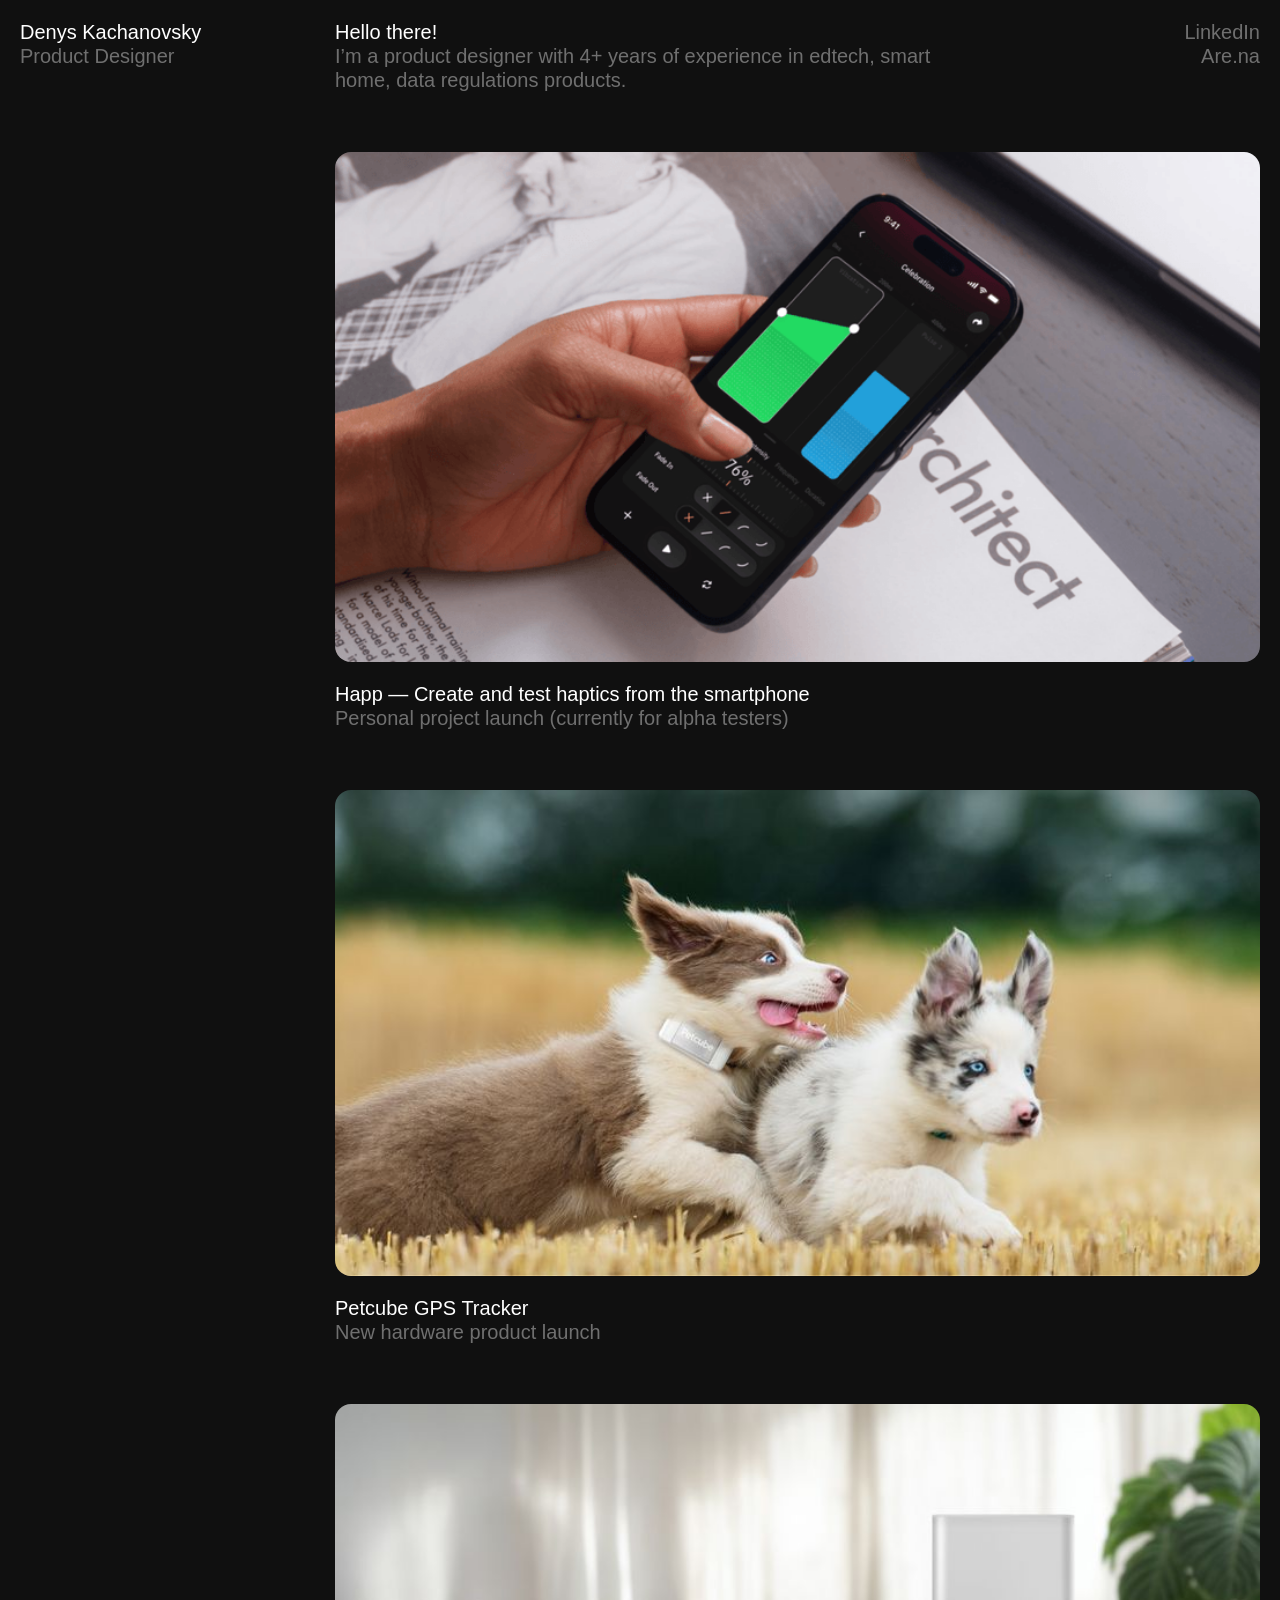
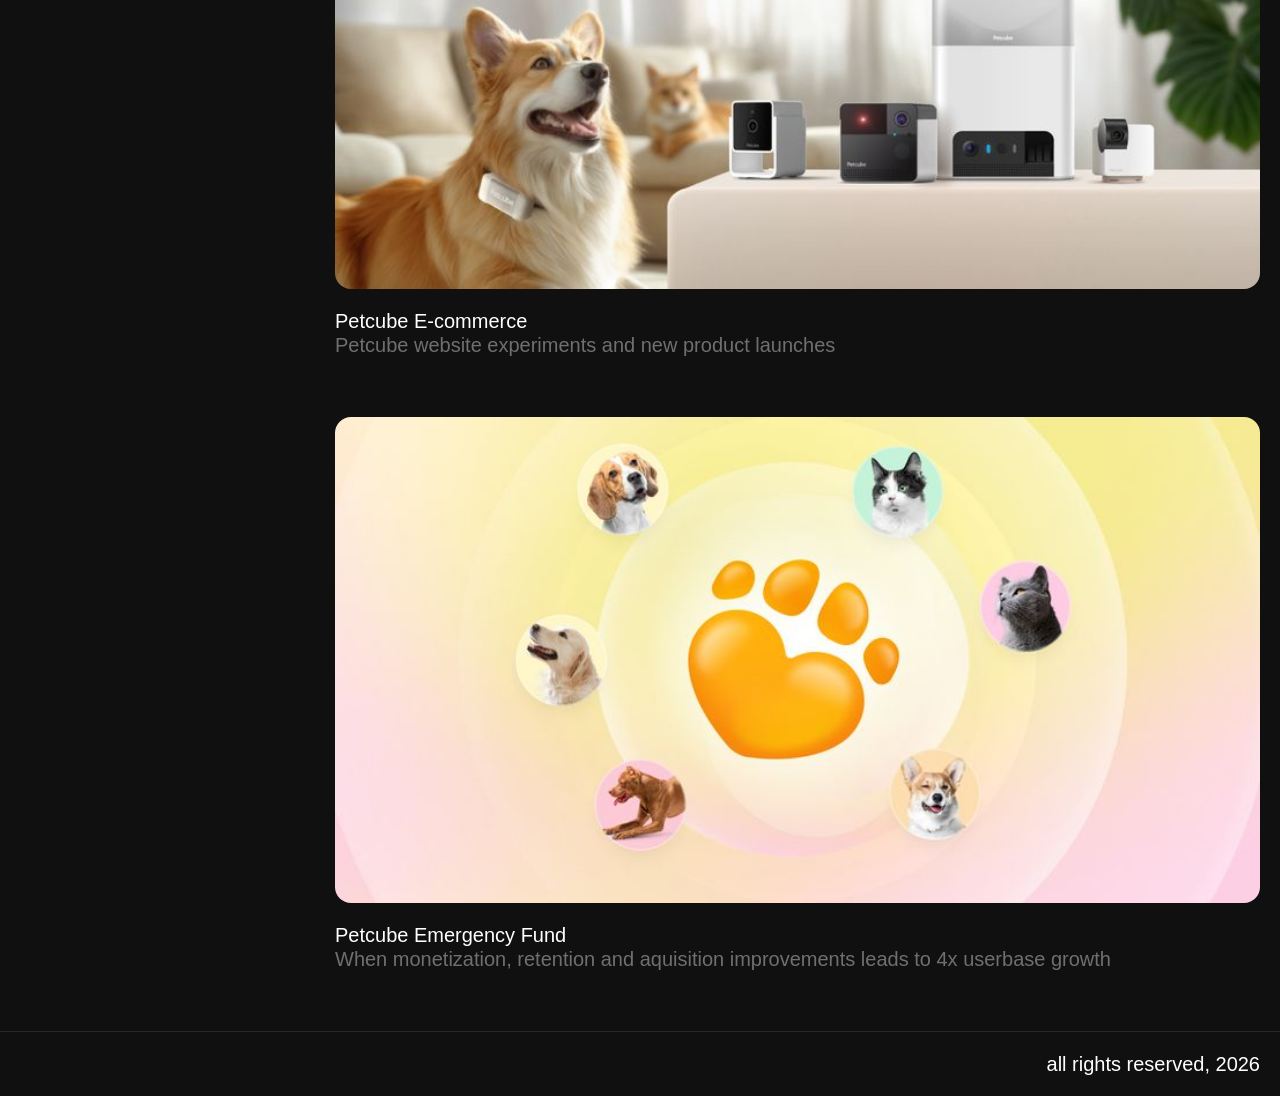
==== commit cf63d17f: "Scroll reveal for cases and case-page content; Up button slide-in * Every case card on the home page" ====
--- a/index.html
+++ b/index.html
@@ -7,6 +7,7 @@
 <link href="/assets/css/style.css" rel="stylesheet" type="text/css"/>
 <link href="/assets/css/custom.css" rel="stylesheet" type="text/css"/>
 <script>!function(o,c){var n=c.documentElement,t=" w-mod-";n.className+=t+"js",("ontouchstart"in o||o.DocumentTouch&&c instanceof DocumentTouch)&&(n.className+=t+"touch")}(window,document);</script>
+<script>setTimeout(function(){if(!window.__revealReady)document.documentElement.classList.add("reveal-failsafe")},4000);</script>
 </head>
-<body class="body"><section class="hero"><div class="con _2 w-container"><div class="w-row"><div class="w-col w-col-3"><div data-reveal class="fixed"><div class="h3-low">Denys Kachanovsky</div><div class="h3-low _50">Product Designer</div></div></div><div class="w-col w-col-9"><div data-reveal class="header"><div class="description"><div class="h3-low">Hello there!</div><div class="h3-low _50">I’m a product designer with 4+ years of experience in edtech, smart home, data regulations products. </div></div><div class="align-left"><a href="https://www.linkedin.com/in/denys-kachanovsky-7062111a8/" target="_blank" class="h3-low _50 link">LinkedIn</a><a href="https://www.are.na/denys-kachanovsky" target="_blank" class="h3-low _50 link">Are.na</a></div></div><a href="/happ/" class="project-item w-inline-block"><div class="project-image"><img src="/assets/img/6aea3dd0091b354e6d6f5229_Frame-1484578955.png" loading="eager" sizes="(max-width: 767px) 96vw, (max-width: 991px) 541px, 700px" srcset="/assets/img/6aea3dd0091b354e6d6f5229_Frame-1484578955-p-500.png 500w, /assets/img/6aea3dd0091b354e6d6f5229_Frame-1484578955-p-800.png 800w, /assets/img/6aea3dd0091b354e6d6f5229_Frame-1484578955-p-1080.png 1080w, /assets/img/6aea3dd0091b354e6d6f5229_Frame-1484578955-p-1600.png 1600w, /assets/img/6aea3dd0091b354e6d6f5229_Frame-1484578955-p-2000.png 2000w, /assets/img/6aea3dd0091b354e6d6f5229_Frame-1484578955-p-2600.png 2600w, /assets/img/6aea3dd0091b354e6d6f5229_Frame-1484578955-p-3200.png 3200w, /assets/img/6aea3dd0091b354e6d6f5229_Frame-1484578955.png 4180w" alt="" class="cover-img"/></div><div class="project-desc"><div class="h3-low">Happ — Create and test haptics from the smartphone</div><div class="h3-low _50">Personal project launch (currently for alpha testers)</div></div></a><a href="/gps-tracker/" class="project-item w-inline-block"><div class="project-image"><img src="/assets/img/6ab3da6a4441d7d72432dc8b_Frame-2610181.jpg" loading="eager" sizes="(max-width: 767px) 96vw, (max-width: 991px) 541px, 700px" srcset="/assets/img/6ab3da6a4441d7d72432dc8b_Frame-2610181-p-500.jpg 500w, /assets/img/6ab3da6a4441d7d72432dc8b_Frame-2610181-p-800.jpg 800w, /assets/img/6ab3da6a4441d7d72432dc8b_Frame-2610181-p-1080.jpg 1080w, /assets/img/6ab3da6a4441d7d72432dc8b_Frame-2610181-p-1600.jpg 1600w, /assets/img/6ab3da6a4441d7d72432dc8b_Frame-2610181.jpg 1827w" alt="" class="cover-img"/></div><div class="project-desc"><div class="h3-low">Petcube GPS Tracker</div><div class="h3-low _50">New hardware product launch</div></div></a><a href="/petcube-e-commerce/" class="project-item w-inline-block"><div class="project-image"><img src="/assets/img/668463e66c4793b861f85a48_Frame-26101699.jpg" loading="eager" sizes="(max-width: 767px) 96vw, (max-width: 991px) 541px, 700px" srcset="/assets/img/668463e66c4793b861f85a48_Frame-26101699-p-500.jpg 500w, /assets/img/668463e66c4793b861f85a48_Frame-26101699-p-800.jpg 800w, /assets/img/668463e66c4793b861f85a48_Frame-26101699-p-1080.jpg 1080w, /assets/img/668463e66c4793b861f85a48_Frame-26101699.jpg 1218w" alt="" class="cover-img"/></div><div class="project-desc"><div class="h3-low">Petcube E-commerce</div><div class="h3-low _50">Petcube website experiments and new product launches</div></div></a><a href="/emergency-fund/" class="project-item w-inline-block"><div class="project-image"><img src="/assets/img/6684633c2dfd6ce0ebe42579_Frame-2610161.jpg" loading="eager" sizes="(max-width: 767px) 96vw, (max-width: 991px) 541px, 700px" srcset="/assets/img/6684633c2dfd6ce0ebe42579_Frame-2610161-p-500.jpg 500w, /assets/img/6684633c2dfd6ce0ebe42579_Frame-2610161-p-800.jpg 800w, /assets/img/6684633c2dfd6ce0ebe42579_Frame-2610161-p-1080.jpg 1080w, /assets/img/6684633c2dfd6ce0ebe42579_Frame-2610161.jpg 1218w" alt="" class="cover-img"/></div><div class="project-desc"><div class="h3-low">Petcube Emergency Fund</div><div class="h3-low _50">When monetization, retention and aquisition improvements leads to 4x userbase growth</div></div></a></div></div></div></section><footer class="footer"><div class="copy"><div class="h3-low">all rights reserved, 2026</div></div></footer><script src="/assets/js/main.js" defer></script></body>
+<body class="body"><section class="hero"><div class="con _2 w-container"><div class="w-row"><div class="w-col w-col-3"><div data-reveal class="fixed"><div class="h3-low">Denys Kachanovsky</div><div class="h3-low _50">Product Designer</div></div></div><div class="w-col w-col-9"><div data-reveal class="header"><div class="description"><div class="h3-low">Hello there!</div><div class="h3-low _50">I’m a product designer with 4+ years of experience in edtech, smart home, data regulations products. </div></div><div class="align-left"><a href="https://www.linkedin.com/in/denys-kachanovsky-7062111a8/" target="_blank" class="h3-low _50 link">LinkedIn</a><a href="https://www.are.na/denys-kachanovsky" target="_blank" class="h3-low _50 link">Are.na</a></div></div><a data-reveal href="/happ/" class="project-item w-inline-block"><div class="project-image"><img src="/assets/img/6aea3dd0091b354e6d6f5229_Frame-1484578955.png" loading="eager" sizes="(max-width: 767px) 96vw, (max-width: 991px) 541px, 700px" srcset="/assets/img/6aea3dd0091b354e6d6f5229_Frame-1484578955-p-500.png 500w, /assets/img/6aea3dd0091b354e6d6f5229_Frame-1484578955-p-800.png 800w, /assets/img/6aea3dd0091b354e6d6f5229_Frame-1484578955-p-1080.png 1080w, /assets/img/6aea3dd0091b354e6d6f5229_Frame-1484578955-p-1600.png 1600w, /assets/img/6aea3dd0091b354e6d6f5229_Frame-1484578955-p-2000.png 2000w, /assets/img/6aea3dd0091b354e6d6f5229_Frame-1484578955-p-2600.png 2600w, /assets/img/6aea3dd0091b354e6d6f5229_Frame-1484578955-p-3200.png 3200w, /assets/img/6aea3dd0091b354e6d6f5229_Frame-1484578955.png 4180w" alt="" class="cover-img"/></div><div class="project-desc"><div class="h3-low">Happ — Create and test haptics from the smartphone</div><div class="h3-low _50">Personal project launch (currently for alpha testers)</div></div></a><a data-reveal href="/gps-tracker/" class="project-item w-inline-block"><div class="project-image"><img src="/assets/img/6ab3da6a4441d7d72432dc8b_Frame-2610181.jpg" loading="eager" sizes="(max-width: 767px) 96vw, (max-width: 991px) 541px, 700px" srcset="/assets/img/6ab3da6a4441d7d72432dc8b_Frame-2610181-p-500.jpg 500w, /assets/img/6ab3da6a4441d7d72432dc8b_Frame-2610181-p-800.jpg 800w, /assets/img/6ab3da6a4441d7d72432dc8b_Frame-2610181-p-1080.jpg 1080w, /assets/img/6ab3da6a4441d7d72432dc8b_Frame-2610181-p-1600.jpg 1600w, /assets/img/6ab3da6a4441d7d72432dc8b_Frame-2610181.jpg 1827w" alt="" class="cover-img"/></div><div class="project-desc"><div class="h3-low">Petcube GPS Tracker</div><div class="h3-low _50">New hardware product launch</div></div></a><a data-reveal href="/petcube-e-commerce/" class="project-item w-inline-block"><div class="project-image"><img src="/assets/img/668463e66c4793b861f85a48_Frame-26101699.jpg" loading="eager" sizes="(max-width: 767px) 96vw, (max-width: 991px) 541px, 700px" srcset="/assets/img/668463e66c4793b861f85a48_Frame-26101699-p-500.jpg 500w, /assets/img/668463e66c4793b861f85a48_Frame-26101699-p-800.jpg 800w, /assets/img/668463e66c4793b861f85a48_Frame-26101699-p-1080.jpg 1080w, /assets/img/668463e66c4793b861f85a48_Frame-26101699.jpg 1218w" alt="" class="cover-img"/></div><div class="project-desc"><div class="h3-low">Petcube E-commerce</div><div class="h3-low _50">Petcube website experiments and new product launches</div></div></a><a data-reveal href="/emergency-fund/" class="project-item w-inline-block"><div class="project-image"><img src="/assets/img/6684633c2dfd6ce0ebe42579_Frame-2610161.jpg" loading="eager" sizes="(max-width: 767px) 96vw, (max-width: 991px) 541px, 700px" srcset="/assets/img/6684633c2dfd6ce0ebe42579_Frame-2610161-p-500.jpg 500w, /assets/img/6684633c2dfd6ce0ebe42579_Frame-2610161-p-800.jpg 800w, /assets/img/6684633c2dfd6ce0ebe42579_Frame-2610161-p-1080.jpg 1080w, /assets/img/6684633c2dfd6ce0ebe42579_Frame-2610161.jpg 1218w" alt="" class="cover-img"/></div><div class="project-desc"><div class="h3-low">Petcube Emergency Fund</div><div class="h3-low _50">When monetization, retention and aquisition improvements leads to 4x userbase growth</div></div></a></div></div></div></section><footer class="footer"><div class="copy"><div class="h3-low">all rights reserved, 2026</div></div></footer><script src="/assets/js/main.js" defer></script><script src="/assets/js/trail.js" defer></script></body>
 </html>
--- a/assets/css/custom.css
+++ b/assets/css/custom.css
@@ -17,6 +17,24 @@
     filter 800ms cubic-bezier(0.16, 1, 0.3, 1);
 }
 
+/* After the animation has finished main.js adds .is-done: back to the plain element
+   (no transform/filter left behind, so no extra GPU layers and no stacking-context side effects). */
+.w-mod-js [data-reveal].is-done {
+  opacity: 1;
+  transform: none;
+  filter: none;
+  transition: none;
+}
+
+/* If main.js never runs (blocked / failed to load), the <head> failsafe adds this class after 4s
+   so that nothing stays invisible. */
+.reveal-failsafe [data-reveal] {
+  opacity: 1 !important;
+  transform: none !important;
+  filter: none !important;
+  transition: none !important;
+}
+
 @media (prefers-reduced-motion: reduce) {
   .w-mod-js [data-reveal],
   .w-mod-js [data-reveal].is-revealed {
@@ -26,3 +44,16 @@
     transition: none;
   }
 }
+
+/* "Up" button on case pages: starts hidden below its place (main.js slides it in on scroll). */
+.w-mod-js .up {
+  transform: translate3d(0, 121px, 0);
+}
+
+.reveal-failsafe .up {
+  transform: none !important;
+}
+
+@media (prefers-reduced-motion: reduce) {
+  .w-mod-js .up { transform: none; }
+}
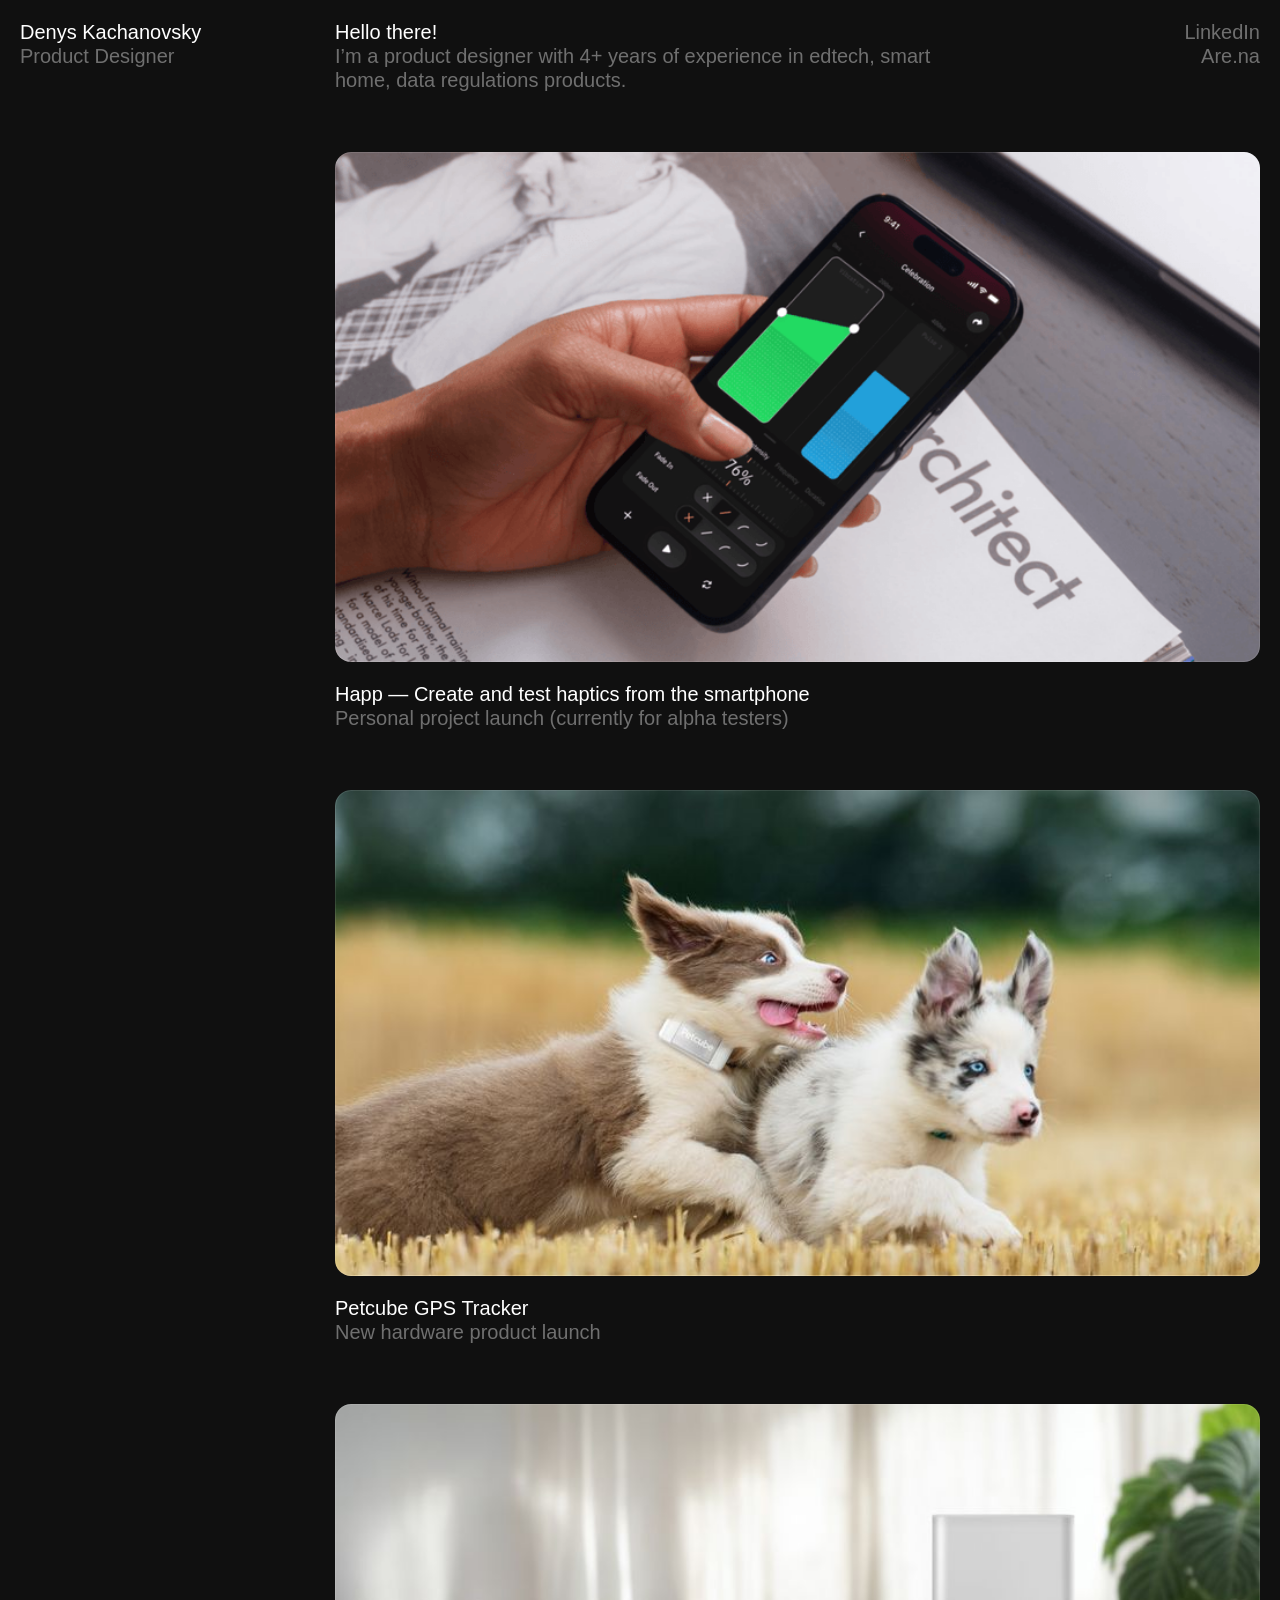
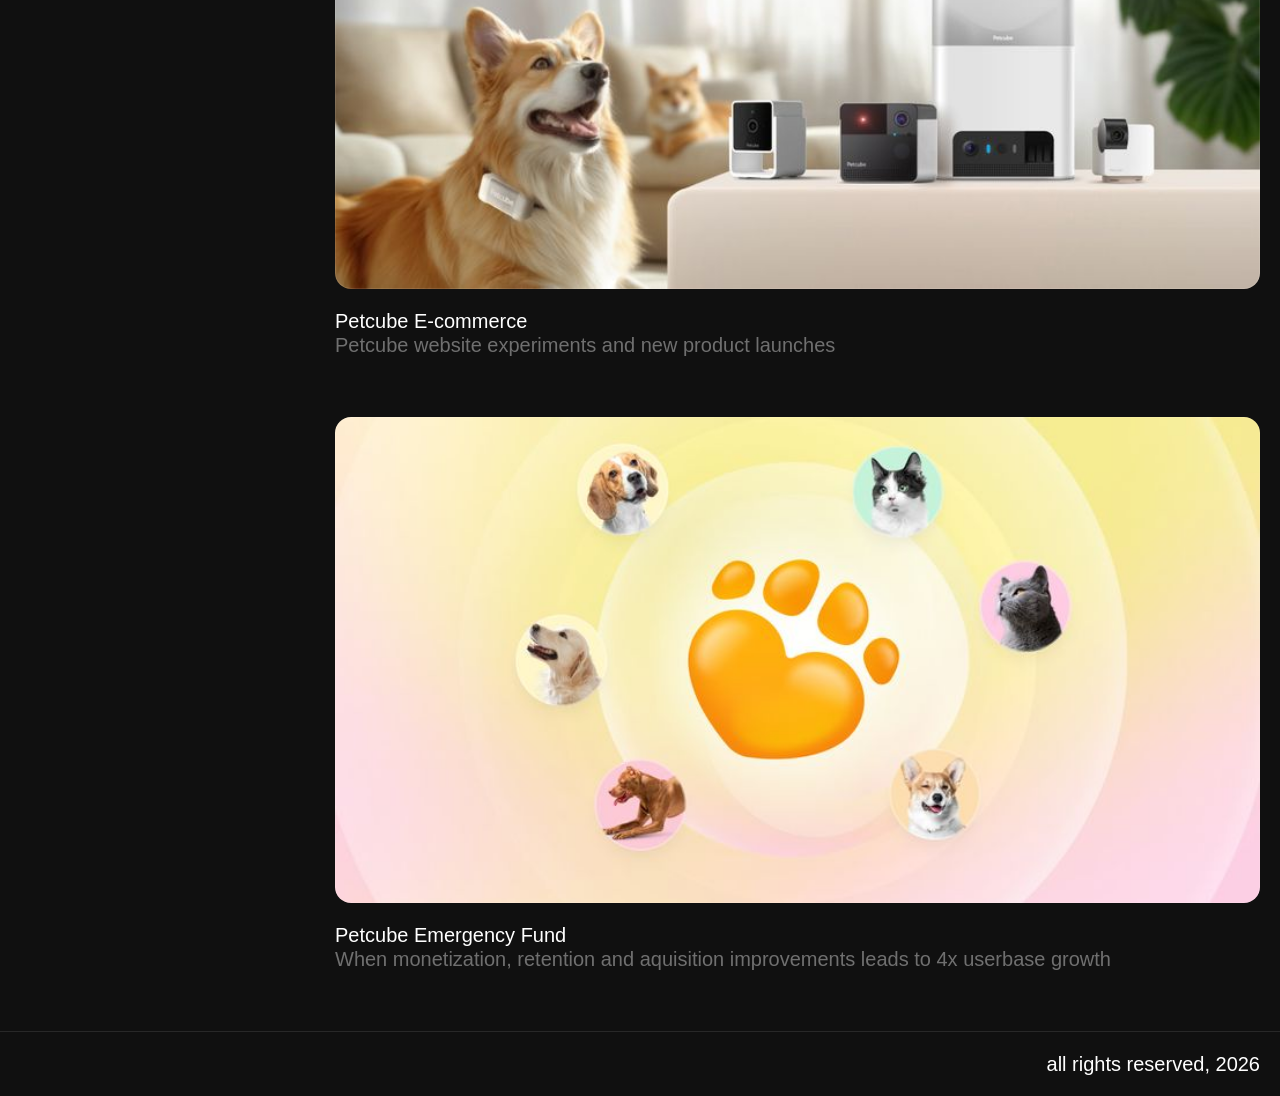
==== commit a09763f2: "Add water-ripple hover effect for pictures Moving the mouse over a picture sends ring waves through " ====
--- a/index.html
+++ b/index.html
@@ -9,5 +9,5 @@
 <script>!function(o,c){var n=c.documentElement,t=" w-mod-";n.className+=t+"js",("ontouchstart"in o||o.DocumentTouch&&c instanceof DocumentTouch)&&(n.className+=t+"touch")}(window,document);</script>
 <script>setTimeout(function(){if(!window.__revealReady)document.documentElement.classList.add("reveal-failsafe")},4000);</script>
 </head>
-<body class="body"><section class="hero"><div class="con _2 w-container"><div class="w-row"><div class="w-col w-col-3"><div data-reveal class="fixed"><div class="h3-low">Denys Kachanovsky</div><div class="h3-low _50">Product Designer</div></div></div><div class="w-col w-col-9"><div data-reveal class="header"><div class="description"><div class="h3-low">Hello there!</div><div class="h3-low _50">I’m a product designer with 4+ years of experience in edtech, smart home, data regulations products. </div></div><div class="align-left"><a href="https://www.linkedin.com/in/denys-kachanovsky-7062111a8/" target="_blank" class="h3-low _50 link">LinkedIn</a><a href="https://www.are.na/denys-kachanovsky" target="_blank" class="h3-low _50 link">Are.na</a></div></div><a data-reveal href="/happ/" class="project-item w-inline-block"><div class="project-image"><img src="/assets/img/6aea3dd0091b354e6d6f5229_Frame-1484578955.png" loading="eager" sizes="(max-width: 767px) 96vw, (max-width: 991px) 541px, 700px" srcset="/assets/img/6aea3dd0091b354e6d6f5229_Frame-1484578955-p-500.png 500w, /assets/img/6aea3dd0091b354e6d6f5229_Frame-1484578955-p-800.png 800w, /assets/img/6aea3dd0091b354e6d6f5229_Frame-1484578955-p-1080.png 1080w, /assets/img/6aea3dd0091b354e6d6f5229_Frame-1484578955-p-1600.png 1600w, /assets/img/6aea3dd0091b354e6d6f5229_Frame-1484578955-p-2000.png 2000w, /assets/img/6aea3dd0091b354e6d6f5229_Frame-1484578955-p-2600.png 2600w, /assets/img/6aea3dd0091b354e6d6f5229_Frame-1484578955-p-3200.png 3200w, /assets/img/6aea3dd0091b354e6d6f5229_Frame-1484578955.png 4180w" alt="" class="cover-img"/></div><div class="project-desc"><div class="h3-low">Happ — Create and test haptics from the smartphone</div><div class="h3-low _50">Personal project launch (currently for alpha testers)</div></div></a><a data-reveal href="/gps-tracker/" class="project-item w-inline-block"><div class="project-image"><img src="/assets/img/6ab3da6a4441d7d72432dc8b_Frame-2610181.jpg" loading="eager" sizes="(max-width: 767px) 96vw, (max-width: 991px) 541px, 700px" srcset="/assets/img/6ab3da6a4441d7d72432dc8b_Frame-2610181-p-500.jpg 500w, /assets/img/6ab3da6a4441d7d72432dc8b_Frame-2610181-p-800.jpg 800w, /assets/img/6ab3da6a4441d7d72432dc8b_Frame-2610181-p-1080.jpg 1080w, /assets/img/6ab3da6a4441d7d72432dc8b_Frame-2610181-p-1600.jpg 1600w, /assets/img/6ab3da6a4441d7d72432dc8b_Frame-2610181.jpg 1827w" alt="" class="cover-img"/></div><div class="project-desc"><div class="h3-low">Petcube GPS Tracker</div><div class="h3-low _50">New hardware product launch</div></div></a><a data-reveal href="/petcube-e-commerce/" class="project-item w-inline-block"><div class="project-image"><img src="/assets/img/668463e66c4793b861f85a48_Frame-26101699.jpg" loading="eager" sizes="(max-width: 767px) 96vw, (max-width: 991px) 541px, 700px" srcset="/assets/img/668463e66c4793b861f85a48_Frame-26101699-p-500.jpg 500w, /assets/img/668463e66c4793b861f85a48_Frame-26101699-p-800.jpg 800w, /assets/img/668463e66c4793b861f85a48_Frame-26101699-p-1080.jpg 1080w, /assets/img/668463e66c4793b861f85a48_Frame-26101699.jpg 1218w" alt="" class="cover-img"/></div><div class="project-desc"><div class="h3-low">Petcube E-commerce</div><div class="h3-low _50">Petcube website experiments and new product launches</div></div></a><a data-reveal href="/emergency-fund/" class="project-item w-inline-block"><div class="project-image"><img src="/assets/img/6684633c2dfd6ce0ebe42579_Frame-2610161.jpg" loading="eager" sizes="(max-width: 767px) 96vw, (max-width: 991px) 541px, 700px" srcset="/assets/img/6684633c2dfd6ce0ebe42579_Frame-2610161-p-500.jpg 500w, /assets/img/6684633c2dfd6ce0ebe42579_Frame-2610161-p-800.jpg 800w, /assets/img/6684633c2dfd6ce0ebe42579_Frame-2610161-p-1080.jpg 1080w, /assets/img/6684633c2dfd6ce0ebe42579_Frame-2610161.jpg 1218w" alt="" class="cover-img"/></div><div class="project-desc"><div class="h3-low">Petcube Emergency Fund</div><div class="h3-low _50">When monetization, retention and aquisition improvements leads to 4x userbase growth</div></div></a></div></div></div></section><footer class="footer"><div class="copy"><div class="h3-low">all rights reserved, 2026</div></div></footer><script src="/assets/js/main.js" defer></script><script src="/assets/js/trail.js" defer></script></body>
+<body class="body"><section class="hero"><div class="con _2 w-container"><div class="w-row"><div class="w-col w-col-3"><div data-reveal class="fixed"><div class="h3-low">Denys Kachanovsky</div><div class="h3-low _50">Product Designer</div></div></div><div class="w-col w-col-9"><div data-reveal class="header"><div class="description"><div class="h3-low">Hello there!</div><div class="h3-low _50">I’m a product designer with 4+ years of experience in edtech, smart home, data regulations products. </div></div><div class="align-left"><a href="https://www.linkedin.com/in/denys-kachanovsky-7062111a8/" target="_blank" class="h3-low _50 link">LinkedIn</a><a href="https://www.are.na/denys-kachanovsky" target="_blank" class="h3-low _50 link">Are.na</a></div></div><a data-reveal href="/happ/" class="project-item w-inline-block"><div class="project-image"><img src="/assets/img/6aea3dd0091b354e6d6f5229_Frame-1484578955.png" loading="eager" sizes="(max-width: 767px) 96vw, (max-width: 991px) 541px, 700px" srcset="/assets/img/6aea3dd0091b354e6d6f5229_Frame-1484578955-p-500.png 500w, /assets/img/6aea3dd0091b354e6d6f5229_Frame-1484578955-p-800.png 800w, /assets/img/6aea3dd0091b354e6d6f5229_Frame-1484578955-p-1080.png 1080w, /assets/img/6aea3dd0091b354e6d6f5229_Frame-1484578955-p-1600.png 1600w, /assets/img/6aea3dd0091b354e6d6f5229_Frame-1484578955-p-2000.png 2000w, /assets/img/6aea3dd0091b354e6d6f5229_Frame-1484578955-p-2600.png 2600w, /assets/img/6aea3dd0091b354e6d6f5229_Frame-1484578955-p-3200.png 3200w, /assets/img/6aea3dd0091b354e6d6f5229_Frame-1484578955.png 4180w" alt="" class="cover-img"/></div><div class="project-desc"><div class="h3-low">Happ — Create and test haptics from the smartphone</div><div class="h3-low _50">Personal project launch (currently for alpha testers)</div></div></a><a data-reveal href="/gps-tracker/" class="project-item w-inline-block"><div class="project-image"><img src="/assets/img/6ab3da6a4441d7d72432dc8b_Frame-2610181.jpg" loading="eager" sizes="(max-width: 767px) 96vw, (max-width: 991px) 541px, 700px" srcset="/assets/img/6ab3da6a4441d7d72432dc8b_Frame-2610181-p-500.jpg 500w, /assets/img/6ab3da6a4441d7d72432dc8b_Frame-2610181-p-800.jpg 800w, /assets/img/6ab3da6a4441d7d72432dc8b_Frame-2610181-p-1080.jpg 1080w, /assets/img/6ab3da6a4441d7d72432dc8b_Frame-2610181-p-1600.jpg 1600w, /assets/img/6ab3da6a4441d7d72432dc8b_Frame-2610181.jpg 1827w" alt="" class="cover-img"/></div><div class="project-desc"><div class="h3-low">Petcube GPS Tracker</div><div class="h3-low _50">New hardware product launch</div></div></a><a data-reveal href="/petcube-e-commerce/" class="project-item w-inline-block"><div class="project-image"><img src="/assets/img/668463e66c4793b861f85a48_Frame-26101699.jpg" loading="eager" sizes="(max-width: 767px) 96vw, (max-width: 991px) 541px, 700px" srcset="/assets/img/668463e66c4793b861f85a48_Frame-26101699-p-500.jpg 500w, /assets/img/668463e66c4793b861f85a48_Frame-26101699-p-800.jpg 800w, /assets/img/668463e66c4793b861f85a48_Frame-26101699-p-1080.jpg 1080w, /assets/img/668463e66c4793b861f85a48_Frame-26101699.jpg 1218w" alt="" class="cover-img"/></div><div class="project-desc"><div class="h3-low">Petcube E-commerce</div><div class="h3-low _50">Petcube website experiments and new product launches</div></div></a><a data-reveal href="/emergency-fund/" class="project-item w-inline-block"><div class="project-image"><img src="/assets/img/6684633c2dfd6ce0ebe42579_Frame-2610161.jpg" loading="eager" sizes="(max-width: 767px) 96vw, (max-width: 991px) 541px, 700px" srcset="/assets/img/6684633c2dfd6ce0ebe42579_Frame-2610161-p-500.jpg 500w, /assets/img/6684633c2dfd6ce0ebe42579_Frame-2610161-p-800.jpg 800w, /assets/img/6684633c2dfd6ce0ebe42579_Frame-2610161-p-1080.jpg 1080w, /assets/img/6684633c2dfd6ce0ebe42579_Frame-2610161.jpg 1218w" alt="" class="cover-img"/></div><div class="project-desc"><div class="h3-low">Petcube Emergency Fund</div><div class="h3-low _50">When monetization, retention and aquisition improvements leads to 4x userbase growth</div></div></a></div></div></div></section><footer class="footer"><div class="copy"><div class="h3-low">all rights reserved, 2026</div></div></footer><script src="/assets/js/main.js" defer></script><script src="/assets/js/trail.js" defer></script><script src="/assets/js/ripple.js" defer></script></body>
 </html>
--- a/assets/css/custom.css
+++ b/assets/css/custom.css
@@ -54,6 +54,54 @@
   transform: none !important;
 }
 
+/* keep the button above the cursor trail and the ripple layer */
+.up {
+  z-index: 10001;
+}
+
 @media (prefers-reduced-motion: reduce) {
   .w-mod-js .up { transform: none; }
 }
+
+/* Side navigation on case pages: the link of the section being read is white (.w--current is set by
+   main.js; its colour comes from style.css). Webflow only animates the change TO white,
+   so give the links the same 0.2s transition for fading back to grey too. */
+.sticky .h3-low._50 {
+  transition: color 0.2s ease-in;
+}
+
+/* ---- Thin stroke around pictures and videos --------------------------------------------
+   1px, white at 10% opacity, drawn INSIDE the edge (like an inside stroke in Figma), so sizes and
+   layout do not change. Change the colour/opacity here. To switch the stroke off for videos,
+   delete `.video-con::after` and `.w-background-video::after` from the selector lists. */
+:root {
+  --media-stroke: rgba(255, 255, 255, 0.1);
+}
+
+/* pictures placed directly on the page (case pages): outline follows the 16px corner radius */
+img.image,
+img.image-13,
+img.image-half,
+img.image-9 {
+  outline: 1px solid var(--media-stroke);
+  outline-offset: -1px;
+}
+
+/* case cards and videos clip their content (overflow: hidden, hover zoom, object-fit),
+   so the stroke is an overlay that stays put while the picture inside moves */
+.project-image,
+.video-con,
+.w-background-video {
+  position: relative;
+}
+
+.project-image::after,
+.video-con::after,
+.w-background-video::after {
+  content: "";
+  position: absolute;
+  inset: 0;
+  border: 1px solid var(--media-stroke);
+  border-radius: inherit;
+  pointer-events: none;
+}
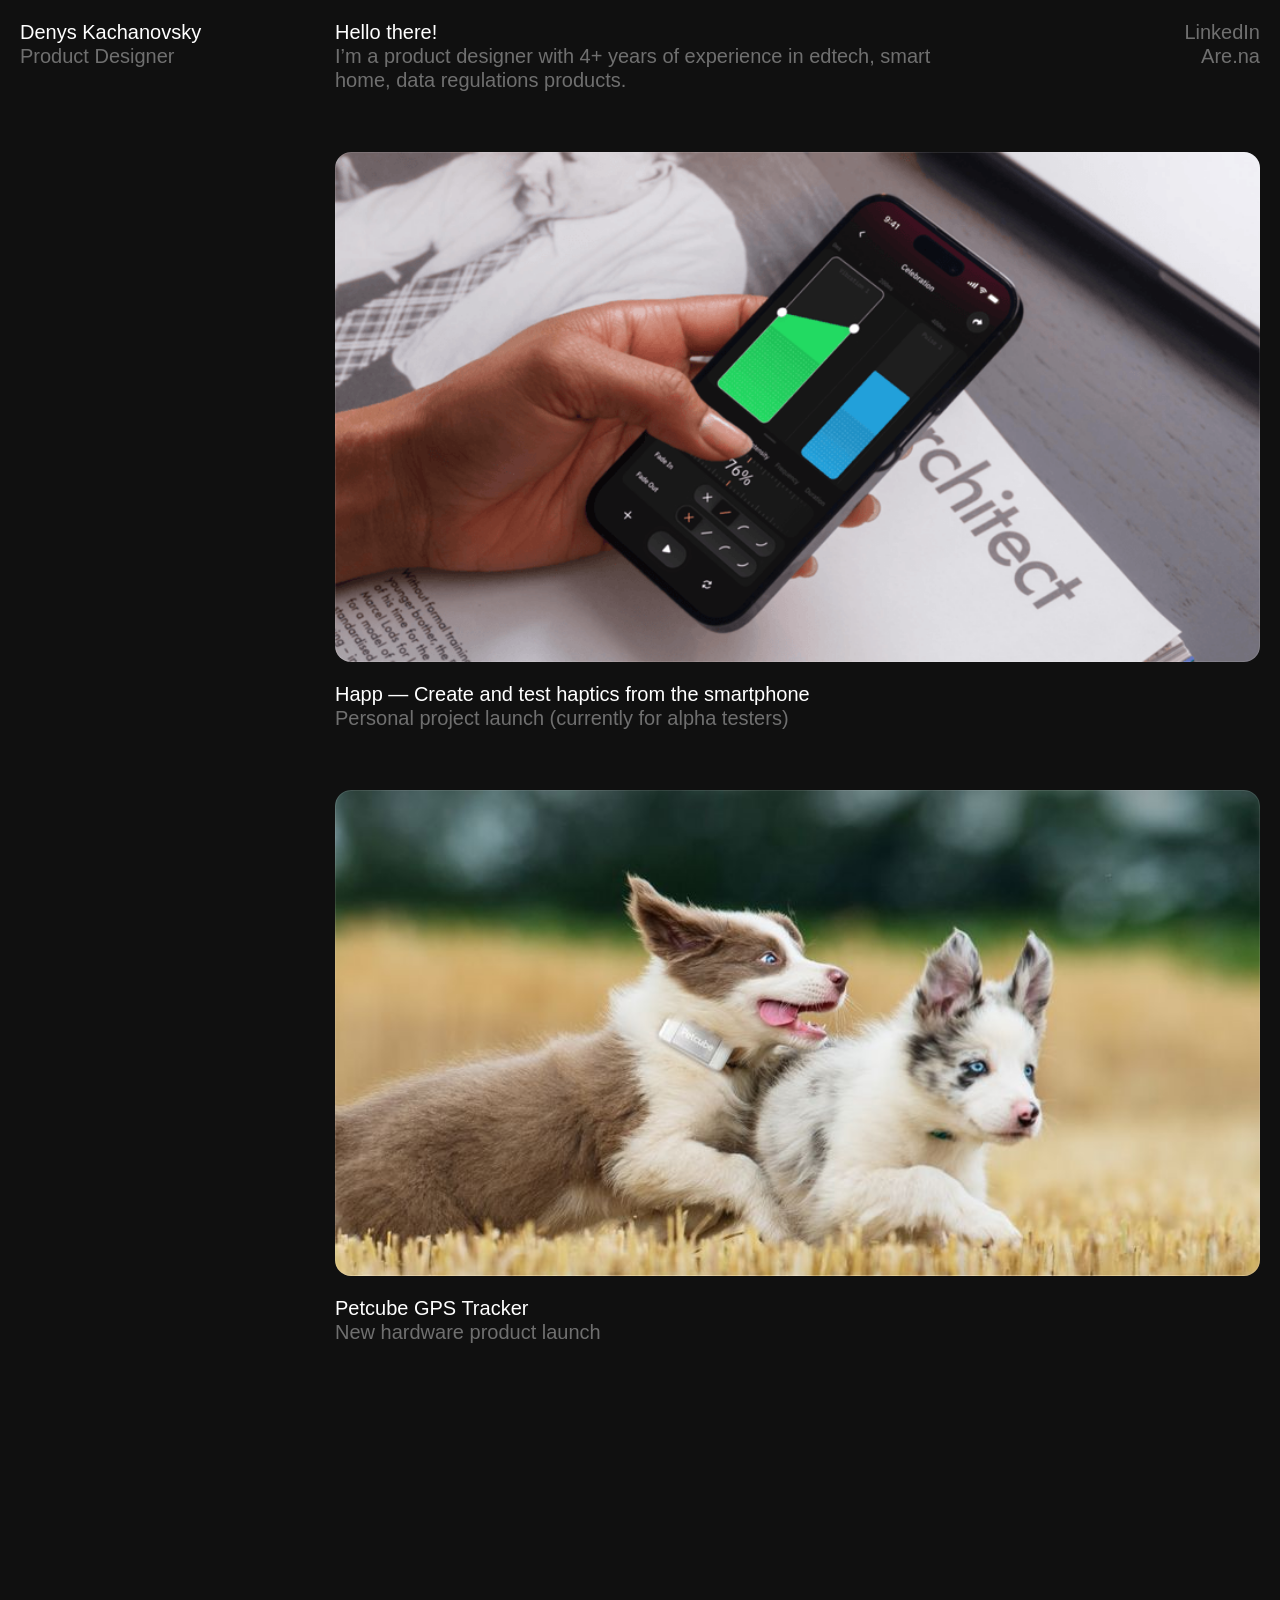
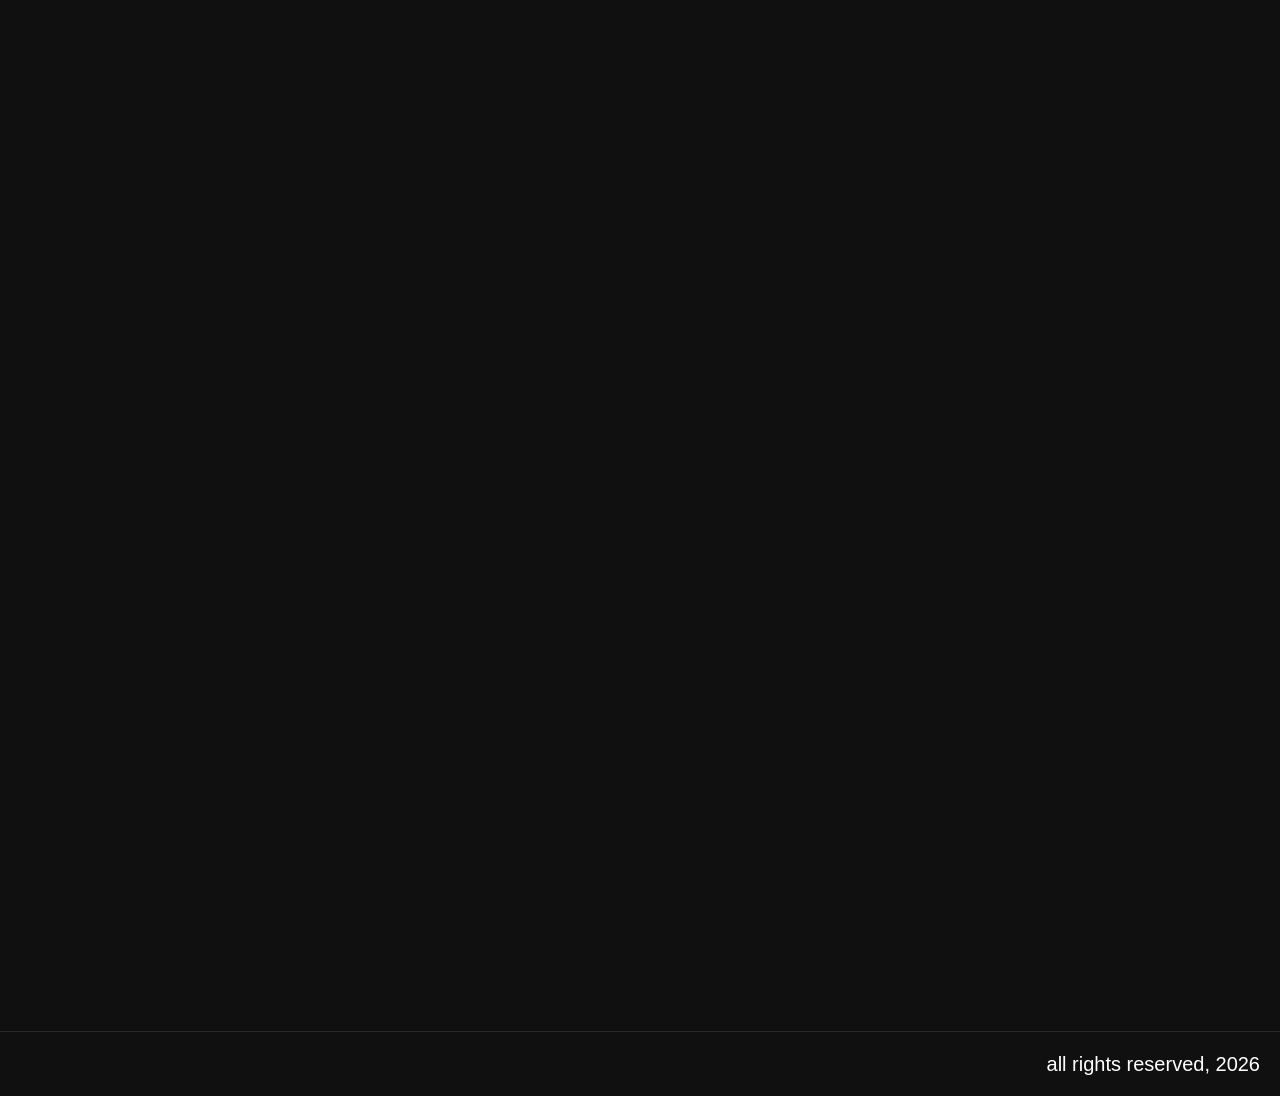
==== commit 27328bc2: "Remove the cursor trail (line and dot) The water-ripple effect on pictures is enough; the line and t" ====
--- a/index.html
+++ b/index.html
@@ -9,5 +9,5 @@
 <script>!function(o,c){var n=c.documentElement,t=" w-mod-";n.className+=t+"js",("ontouchstart"in o||o.DocumentTouch&&c instanceof DocumentTouch)&&(n.className+=t+"touch")}(window,document);</script>
 <script>setTimeout(function(){if(!window.__revealReady)document.documentElement.classList.add("reveal-failsafe")},4000);</script>
 </head>
-<body class="body"><section class="hero"><div class="con _2 w-container"><div class="w-row"><div class="w-col w-col-3"><div data-reveal class="fixed"><div class="h3-low">Denys Kachanovsky</div><div class="h3-low _50">Product Designer</div></div></div><div class="w-col w-col-9"><div data-reveal class="header"><div class="description"><div class="h3-low">Hello there!</div><div class="h3-low _50">I’m a product designer with 4+ years of experience in edtech, smart home, data regulations products. </div></div><div class="align-left"><a href="https://www.linkedin.com/in/denys-kachanovsky-7062111a8/" target="_blank" class="h3-low _50 link">LinkedIn</a><a href="https://www.are.na/denys-kachanovsky" target="_blank" class="h3-low _50 link">Are.na</a></div></div><a data-reveal href="/happ/" class="project-item w-inline-block"><div class="project-image"><img src="/assets/img/6aea3dd0091b354e6d6f5229_Frame-1484578955.png" loading="eager" sizes="(max-width: 767px) 96vw, (max-width: 991px) 541px, 700px" srcset="/assets/img/6aea3dd0091b354e6d6f5229_Frame-1484578955-p-500.png 500w, /assets/img/6aea3dd0091b354e6d6f5229_Frame-1484578955-p-800.png 800w, /assets/img/6aea3dd0091b354e6d6f5229_Frame-1484578955-p-1080.png 1080w, /assets/img/6aea3dd0091b354e6d6f5229_Frame-1484578955-p-1600.png 1600w, /assets/img/6aea3dd0091b354e6d6f5229_Frame-1484578955-p-2000.png 2000w, /assets/img/6aea3dd0091b354e6d6f5229_Frame-1484578955-p-2600.png 2600w, /assets/img/6aea3dd0091b354e6d6f5229_Frame-1484578955-p-3200.png 3200w, /assets/img/6aea3dd0091b354e6d6f5229_Frame-1484578955.png 4180w" alt="" class="cover-img"/></div><div class="project-desc"><div class="h3-low">Happ — Create and test haptics from the smartphone</div><div class="h3-low _50">Personal project launch (currently for alpha testers)</div></div></a><a data-reveal href="/gps-tracker/" class="project-item w-inline-block"><div class="project-image"><img src="/assets/img/6ab3da6a4441d7d72432dc8b_Frame-2610181.jpg" loading="eager" sizes="(max-width: 767px) 96vw, (max-width: 991px) 541px, 700px" srcset="/assets/img/6ab3da6a4441d7d72432dc8b_Frame-2610181-p-500.jpg 500w, /assets/img/6ab3da6a4441d7d72432dc8b_Frame-2610181-p-800.jpg 800w, /assets/img/6ab3da6a4441d7d72432dc8b_Frame-2610181-p-1080.jpg 1080w, /assets/img/6ab3da6a4441d7d72432dc8b_Frame-2610181-p-1600.jpg 1600w, /assets/img/6ab3da6a4441d7d72432dc8b_Frame-2610181.jpg 1827w" alt="" class="cover-img"/></div><div class="project-desc"><div class="h3-low">Petcube GPS Tracker</div><div class="h3-low _50">New hardware product launch</div></div></a><a data-reveal href="/petcube-e-commerce/" class="project-item w-inline-block"><div class="project-image"><img src="/assets/img/668463e66c4793b861f85a48_Frame-26101699.jpg" loading="eager" sizes="(max-width: 767px) 96vw, (max-width: 991px) 541px, 700px" srcset="/assets/img/668463e66c4793b861f85a48_Frame-26101699-p-500.jpg 500w, /assets/img/668463e66c4793b861f85a48_Frame-26101699-p-800.jpg 800w, /assets/img/668463e66c4793b861f85a48_Frame-26101699-p-1080.jpg 1080w, /assets/img/668463e66c4793b861f85a48_Frame-26101699.jpg 1218w" alt="" class="cover-img"/></div><div class="project-desc"><div class="h3-low">Petcube E-commerce</div><div class="h3-low _50">Petcube website experiments and new product launches</div></div></a><a data-reveal href="/emergency-fund/" class="project-item w-inline-block"><div class="project-image"><img src="/assets/img/6684633c2dfd6ce0ebe42579_Frame-2610161.jpg" loading="eager" sizes="(max-width: 767px) 96vw, (max-width: 991px) 541px, 700px" srcset="/assets/img/6684633c2dfd6ce0ebe42579_Frame-2610161-p-500.jpg 500w, /assets/img/6684633c2dfd6ce0ebe42579_Frame-2610161-p-800.jpg 800w, /assets/img/6684633c2dfd6ce0ebe42579_Frame-2610161-p-1080.jpg 1080w, /assets/img/6684633c2dfd6ce0ebe42579_Frame-2610161.jpg 1218w" alt="" class="cover-img"/></div><div class="project-desc"><div class="h3-low">Petcube Emergency Fund</div><div class="h3-low _50">When monetization, retention and aquisition improvements leads to 4x userbase growth</div></div></a></div></div></div></section><footer class="footer"><div class="copy"><div class="h3-low">all rights reserved, 2026</div></div></footer><script src="/assets/js/main.js" defer></script><script src="/assets/js/trail.js" defer></script><script src="/assets/js/ripple.js" defer></script></body>
+<body class="body"><section class="hero"><div class="con _2 w-container"><div class="w-row"><div class="w-col w-col-3"><div data-reveal class="fixed"><div class="h3-low">Denys Kachanovsky</div><div class="h3-low _50">Product Designer</div></div></div><div class="w-col w-col-9"><div data-reveal class="header"><div class="description"><div class="h3-low">Hello there!</div><div class="h3-low _50">I’m a product designer with 4+ years of experience in edtech, smart home, data regulations products. </div></div><div class="align-left"><a href="https://www.linkedin.com/in/denys-kachanovsky-7062111a8/" target="_blank" class="h3-low _50 link">LinkedIn</a><a href="https://www.are.na/denys-kachanovsky" target="_blank" class="h3-low _50 link">Are.na</a></div></div><a data-reveal href="/happ/" class="project-item w-inline-block"><div class="project-image"><img src="/assets/img/6aea3dd0091b354e6d6f5229_Frame-1484578955.png" loading="eager" sizes="(max-width: 767px) 96vw, (max-width: 991px) 541px, 700px" srcset="/assets/img/6aea3dd0091b354e6d6f5229_Frame-1484578955-p-500.png 500w, /assets/img/6aea3dd0091b354e6d6f5229_Frame-1484578955-p-800.png 800w, /assets/img/6aea3dd0091b354e6d6f5229_Frame-1484578955-p-1080.png 1080w, /assets/img/6aea3dd0091b354e6d6f5229_Frame-1484578955-p-1600.png 1600w, /assets/img/6aea3dd0091b354e6d6f5229_Frame-1484578955-p-2000.png 2000w, /assets/img/6aea3dd0091b354e6d6f5229_Frame-1484578955-p-2600.png 2600w, /assets/img/6aea3dd0091b354e6d6f5229_Frame-1484578955-p-3200.png 3200w, /assets/img/6aea3dd0091b354e6d6f5229_Frame-1484578955.png 4180w" alt="" class="cover-img"/></div><div class="project-desc"><div class="h3-low">Happ — Create and test haptics from the smartphone</div><div class="h3-low _50">Personal project launch (currently for alpha testers)</div></div></a><a data-reveal href="/gps-tracker/" class="project-item w-inline-block"><div class="project-image"><img src="/assets/img/6ab3da6a4441d7d72432dc8b_Frame-2610181.jpg" loading="eager" sizes="(max-width: 767px) 96vw, (max-width: 991px) 541px, 700px" srcset="/assets/img/6ab3da6a4441d7d72432dc8b_Frame-2610181-p-500.jpg 500w, /assets/img/6ab3da6a4441d7d72432dc8b_Frame-2610181-p-800.jpg 800w, /assets/img/6ab3da6a4441d7d72432dc8b_Frame-2610181-p-1080.jpg 1080w, /assets/img/6ab3da6a4441d7d72432dc8b_Frame-2610181-p-1600.jpg 1600w, /assets/img/6ab3da6a4441d7d72432dc8b_Frame-2610181.jpg 1827w" alt="" class="cover-img"/></div><div class="project-desc"><div class="h3-low">Petcube GPS Tracker</div><div class="h3-low _50">New hardware product launch</div></div></a><a data-reveal href="/petcube-e-commerce/" class="project-item w-inline-block"><div class="project-image"><img src="/assets/img/668463e66c4793b861f85a48_Frame-26101699.jpg" loading="eager" sizes="(max-width: 767px) 96vw, (max-width: 991px) 541px, 700px" srcset="/assets/img/668463e66c4793b861f85a48_Frame-26101699-p-500.jpg 500w, /assets/img/668463e66c4793b861f85a48_Frame-26101699-p-800.jpg 800w, /assets/img/668463e66c4793b861f85a48_Frame-26101699-p-1080.jpg 1080w, /assets/img/668463e66c4793b861f85a48_Frame-26101699.jpg 1218w" alt="" class="cover-img"/></div><div class="project-desc"><div class="h3-low">Petcube E-commerce</div><div class="h3-low _50">Petcube website experiments and new product launches</div></div></a><a data-reveal href="/emergency-fund/" class="project-item w-inline-block"><div class="project-image"><img src="/assets/img/6684633c2dfd6ce0ebe42579_Frame-2610161.jpg" loading="eager" sizes="(max-width: 767px) 96vw, (max-width: 991px) 541px, 700px" srcset="/assets/img/6684633c2dfd6ce0ebe42579_Frame-2610161-p-500.jpg 500w, /assets/img/6684633c2dfd6ce0ebe42579_Frame-2610161-p-800.jpg 800w, /assets/img/6684633c2dfd6ce0ebe42579_Frame-2610161-p-1080.jpg 1080w, /assets/img/6684633c2dfd6ce0ebe42579_Frame-2610161.jpg 1218w" alt="" class="cover-img"/></div><div class="project-desc"><div class="h3-low">Petcube Emergency Fund</div><div class="h3-low _50">When monetization, retention and aquisition improvements leads to 4x userbase growth</div></div></a></div></div></div></section><footer class="footer"><div class="copy"><div class="h3-low">all rights reserved, 2026</div></div></footer><script src="/assets/js/main.js" defer></script><script src="/assets/js/ripple.js" defer></script></body>
 </html>
--- a/assets/css/custom.css
+++ b/assets/css/custom.css
@@ -54,7 +54,7 @@
   transform: none !important;
 }
 
-/* keep the button above the cursor trail and the ripple layer */
+/* keep the button above the ripple layer */
 .up {
   z-index: 10001;
 }
